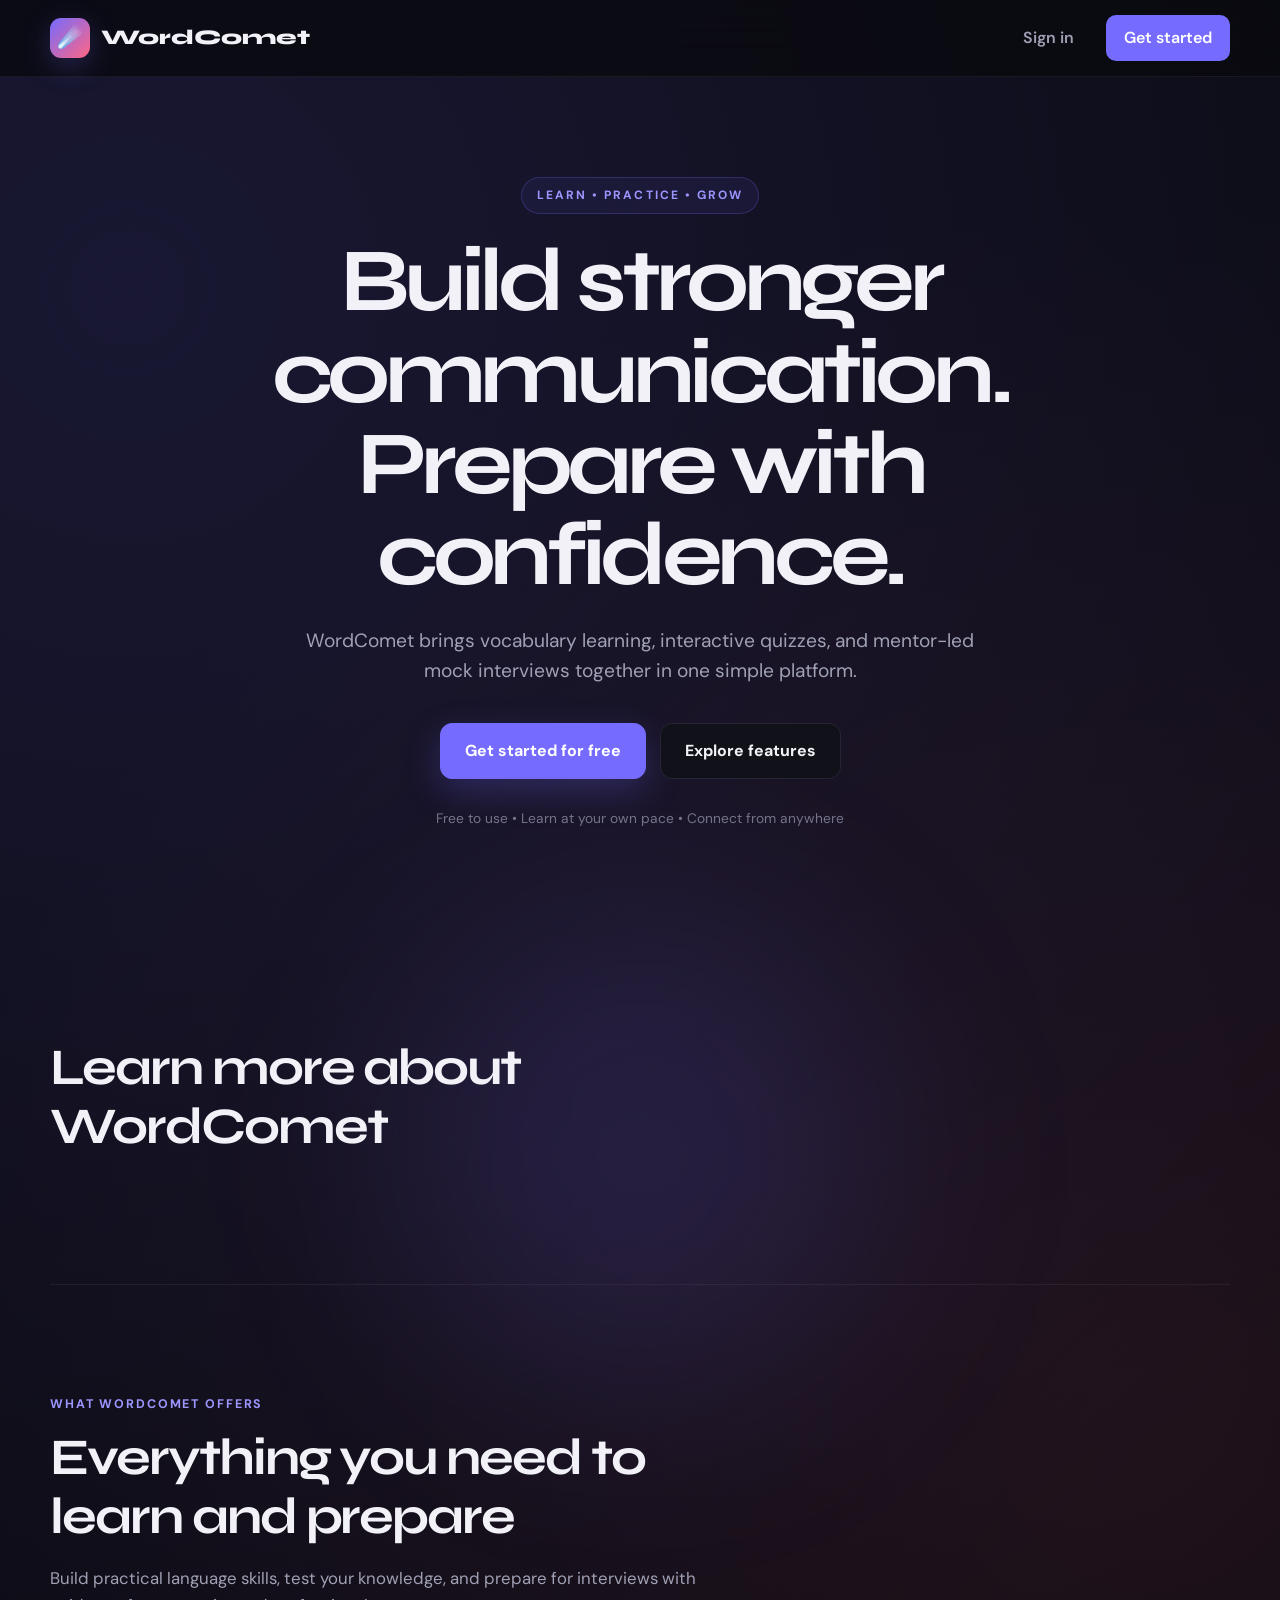
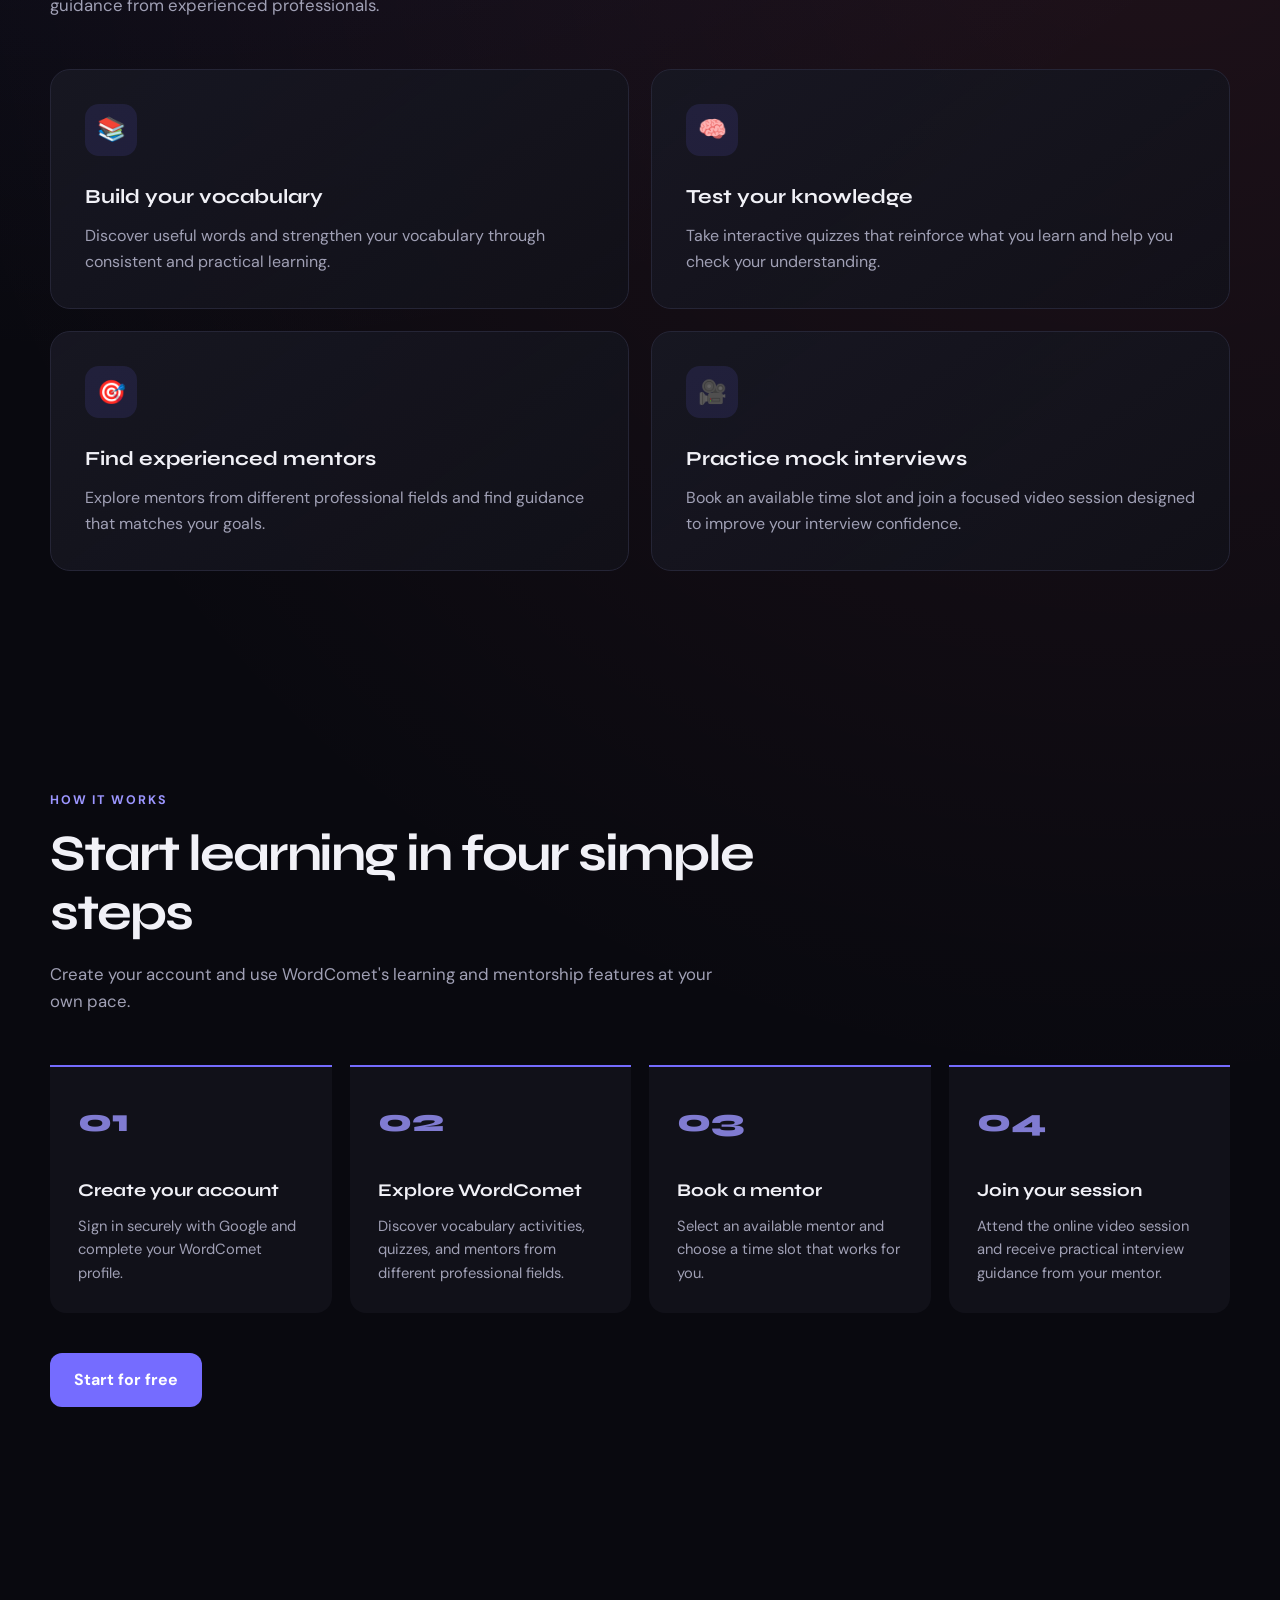
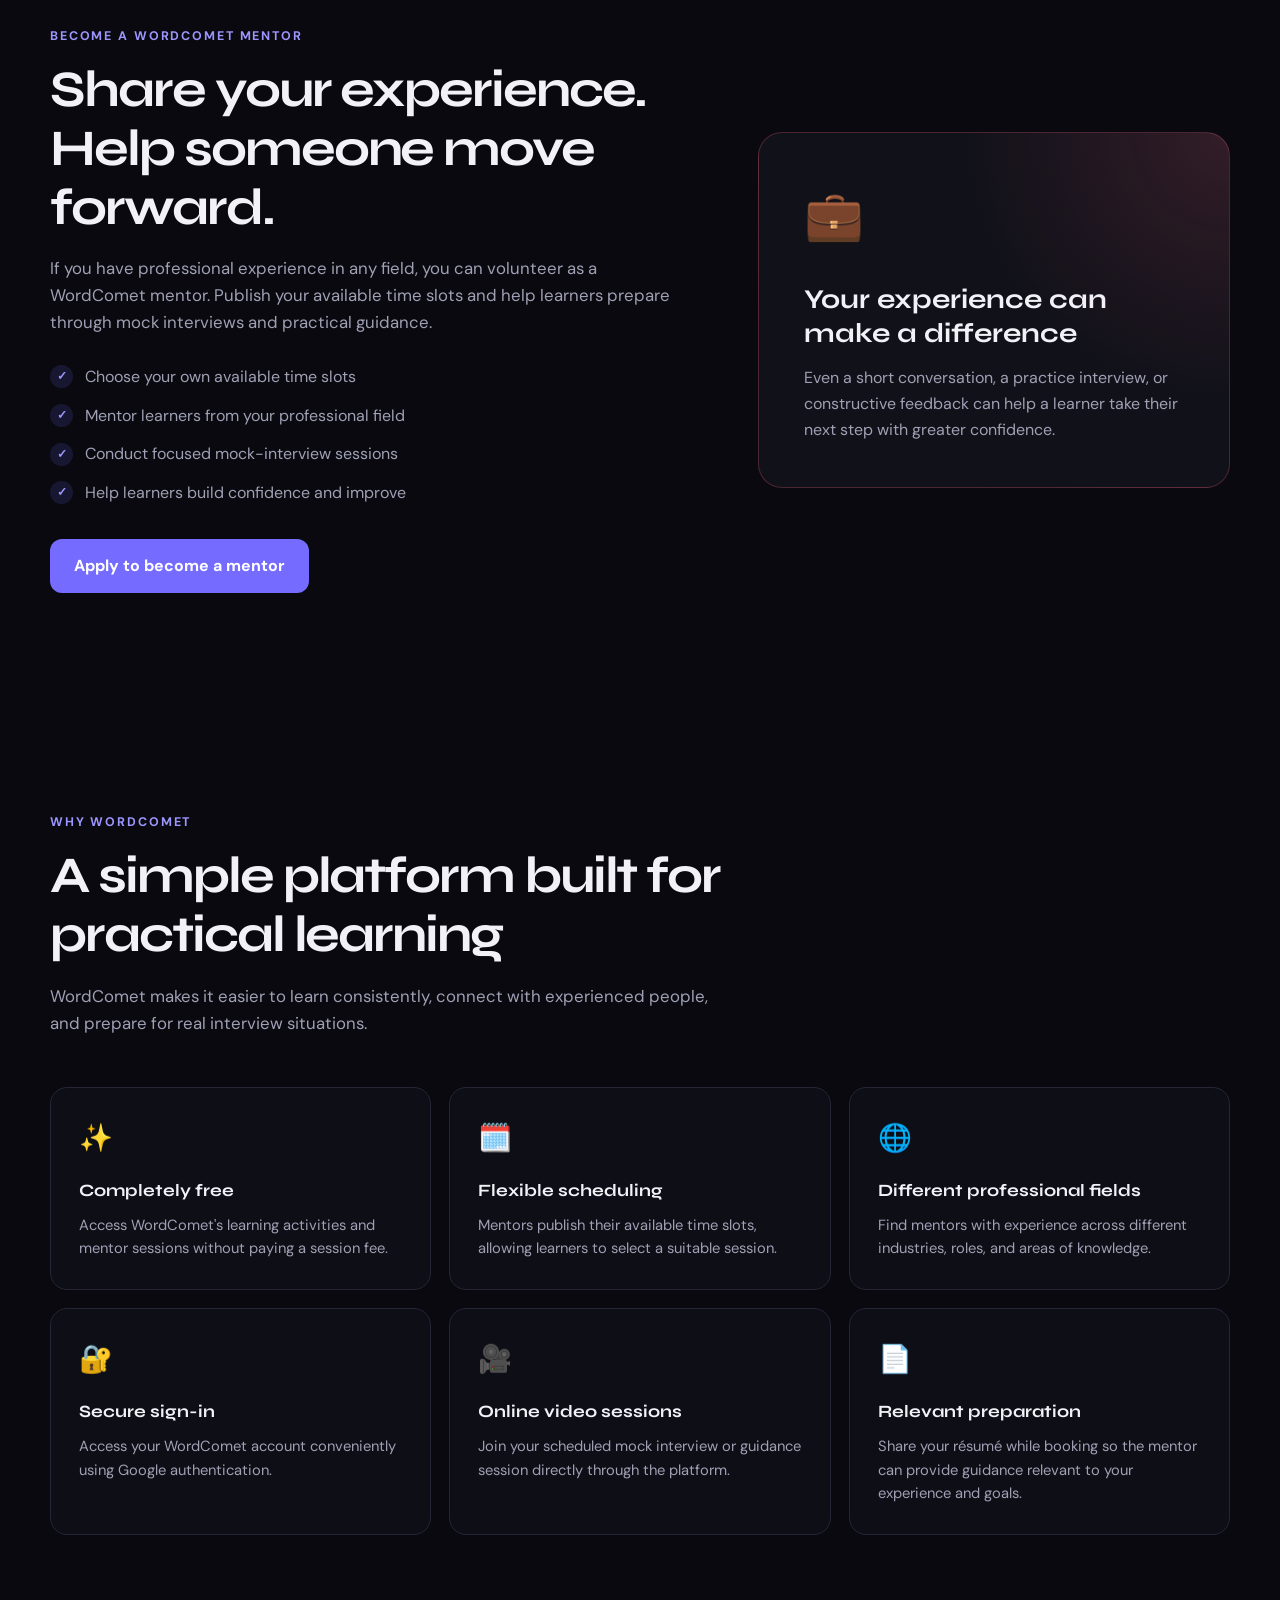
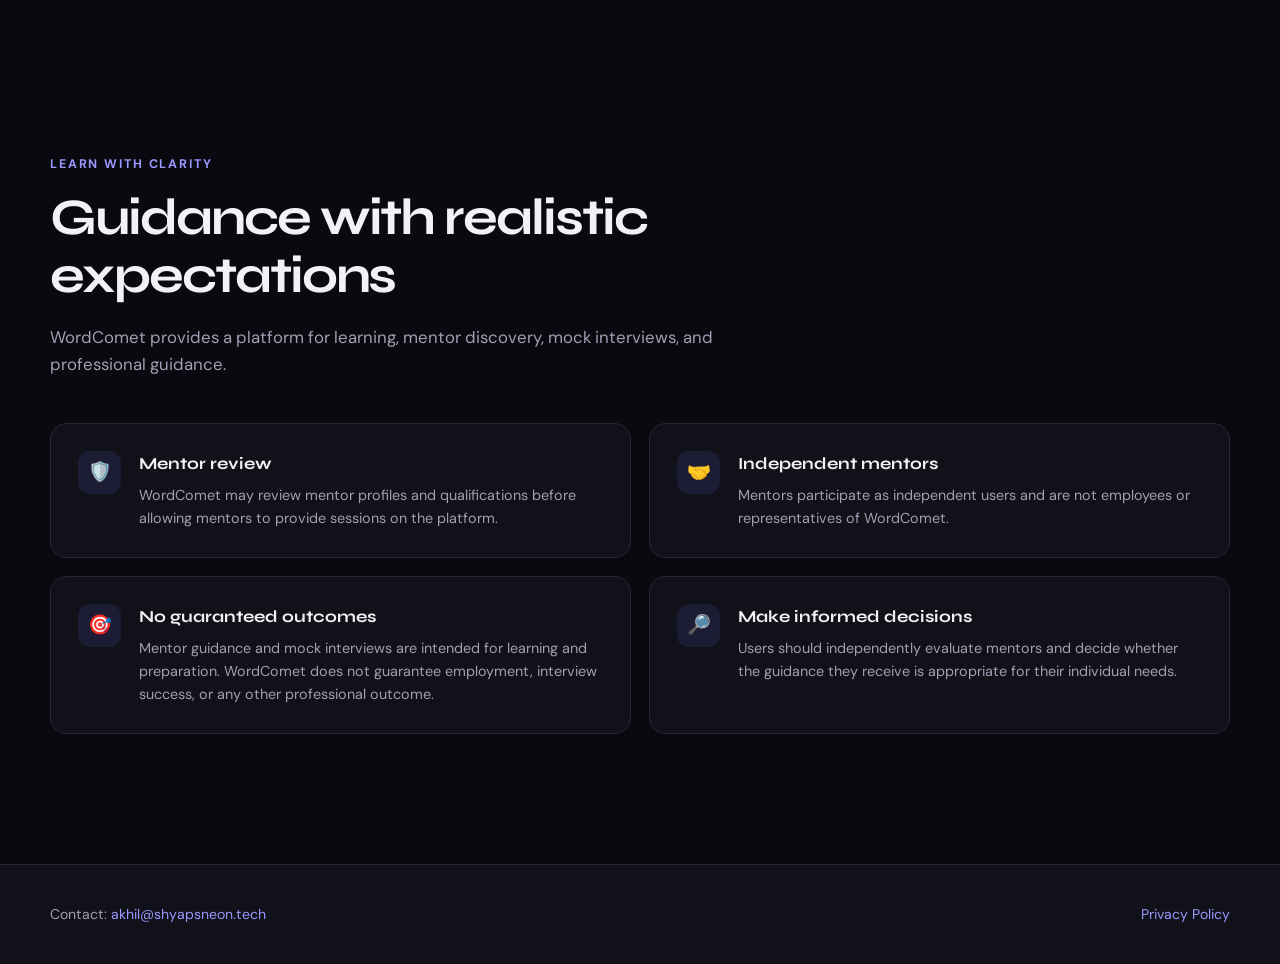
==== static/index.html @ beb42a32 "gesfd" ====
<!DOCTYPE html>
<html lang="en">
<head>
  <meta charset="UTF-8">
  <meta name="viewport" content="width=device-width, initial-scale=1.0">

  <link rel="preconnect" href="https://fonts.googleapis.com">
  <link rel="preconnect" href="https://fonts.gstatic.com" crossorigin>

  <link
    href="https://fonts.googleapis.com/css2?family=DM+Sans:wght@400;500;600;700&family=Syne:wght@600;700;800&display=swap"
    rel="stylesheet"
  >

  <link rel="stylesheet" href="css/landing.css">

  <title>WordComet — Learn, Practice and Grow</title>
  <meta
    name="description"
    content="Improve your vocabulary, take quizzes, and prepare for interviews with experienced mentors on WordComet."
  >
</head>

<body>

  <!-- Top navigation -->
  <header>
    <nav>
      <a href="index.html">
        <span>☄️</span>
        <span>WordComet</span>
      </a>

      <div>
        <a href="login.html">Sign in</a>
        <a href="login.html">Get started</a>
      </div>
    </nav>
  </header>

  <!-- Hero section -->
  <main>
    <section id="hero">
      <p>LEARN • PRACTICE • GROW</p>

      <h1>
        Build stronger communication.<br>
        Prepare with confidence.
      </h1>

      <p>
        WordComet brings vocabulary learning, interactive quizzes,
        and mentor-led mock interviews together in one simple platform.
      </p>

      <div>
        <a href="login.html">Get started for free</a>
        <a href="#features">Explore features</a>
      </div>

      <p>
        Free to use • Learn at your own pace • Connect from anywhere
      </p>
    </section>

    <!-- We will add the next section here later -->
    <section id="learn-more">
      <h2>Learn more about WordComet</h2>
    </section>

        <!-- WordComet features section -->
    <section id="features">

      <div>
        <p>WHAT WORDCOMET OFFERS</p>

        <h2>Everything you need to learn and prepare</h2>

        <p>
          Build practical language skills, test your knowledge, and prepare
          for interviews with guidance from experienced professionals.
        </p>
      </div>

      <div>

        <article>
          <div>📚</div>
          <h3>Build your vocabulary</h3>
          <p>
            Discover useful words and strengthen your vocabulary through
            consistent and practical learning.
          </p>
        </article>

        <article>
          <div>🧠</div>
          <h3>Test your knowledge</h3>
          <p>
            Take interactive quizzes that reinforce what you learn and help
            you check your understanding.
          </p>
        </article>

        <article>
          <div>🎯</div>
          <h3>Find experienced mentors</h3>
          <p>
            Explore mentors from different professional fields and find
            guidance that matches your goals.
          </p>
        </article>

        <article>
          <div>🎥</div>
          <h3>Practice mock interviews</h3>
          <p>
            Book an available time slot and join a focused video session
            designed to improve your interview confidence.
          </p>
        </article>

      </div>

    </section>

    <!-- How WordComet works -->
    <section id="how-it-works">

      <div>
        <p>HOW IT WORKS</p>

        <h2>Start learning in four simple steps</h2>

        <p>
          Create your account and use WordComet's learning and mentorship
          features at your own pace.
        </p>
      </div>

      <div>

        <article>
          <span>01</span>
          <h3>Create your account</h3>
          <p>
            Sign in securely with Google and complete your WordComet profile.
          </p>
        </article>

        <article>
          <span>02</span>
          <h3>Explore WordComet</h3>
          <p>
            Discover vocabulary activities, quizzes, and mentors from
            different professional fields.
          </p>
        </article>

        <article>
          <span>03</span>
          <h3>Book a mentor</h3>
          <p>
            Select an available mentor and choose a time slot that works
            for you.
          </p>
        </article>

        <article>
          <span>04</span>
          <h3>Join your session</h3>
          <p>
            Attend the online video session and receive practical interview
            guidance from your mentor.
          </p>
        </article>

      </div>

      <div>
        <a href="login.html">Start for free</a>
      </div>

    </section>

    <!-- Become a mentor section -->
    <section id="become-a-mentor">

      <div>
        <p>BECOME A WORDCOMET MENTOR</p>

        <h2>Share your experience. Help someone move forward.</h2>

        <p>
          If you have professional experience in any field, you can volunteer
          as a WordComet mentor. Publish your available time slots and help
          learners prepare through mock interviews and practical guidance.
        </p>

        <ul>
          <li>Choose your own available time slots</li>
          <li>Mentor learners from your professional field</li>
          <li>Conduct focused mock-interview sessions</li>
          <li>Help learners build confidence and improve</li>
        </ul>

        <a
          href="mailto:akhil@shyapsneon.tech?subject=WordComet%20Mentor%20Application"
        >
          Apply to become a mentor
        </a>
      </div>

      <div>
        <article>
          <span>💼</span>

          <h3>Your experience can make a difference</h3>

          <p>
            Even a short conversation, a practice interview, or constructive
            feedback can help a learner take their next step with greater
            confidence.
          </p>
        </article>
      </div>

    </section>

    <!-- Why choose WordComet -->
    <section id="why-wordcomet">

      <div>
        <p>WHY WORDCOMET</p>

        <h2>A simple platform built for practical learning</h2>

        <p>
          WordComet makes it easier to learn consistently, connect with
          experienced people, and prepare for real interview situations.
        </p>
      </div>

      <div>

        <article>
          <span>✨</span>
          <h3>Completely free</h3>
          <p>
            Access WordComet's learning activities and mentor sessions
            without paying a session fee.
          </p>
        </article>

        <article>
          <span>🗓️</span>
          <h3>Flexible scheduling</h3>
          <p>
            Mentors publish their available time slots, allowing learners
            to select a suitable session.
          </p>
        </article>

        <article>
          <span>🌐</span>
          <h3>Different professional fields</h3>
          <p>
            Find mentors with experience across different industries,
            roles, and areas of knowledge.
          </p>
        </article>

        <article>
          <span>🔐</span>
          <h3>Secure sign-in</h3>
          <p>
            Access your WordComet account conveniently using Google
            authentication.
          </p>
        </article>

        <article>
          <span>🎥</span>
          <h3>Online video sessions</h3>
          <p>
            Join your scheduled mock interview or guidance session directly
            through the platform.
          </p>
        </article>

        <article>
          <span>📄</span>
          <h3>Relevant preparation</h3>
          <p>
            Share your résumé while booking so the mentor can provide
            guidance relevant to your experience and goals.
          </p>
        </article>

      </div>

    </section>

    <!-- Safety and expectations -->
    <section id="safety">

      <div>
        <p>LEARN WITH CLARITY</p>

        <h2>Guidance with realistic expectations</h2>

        <p>
          WordComet provides a platform for learning, mentor discovery,
          mock interviews, and professional guidance.
        </p>
      </div>

      <div>

        <article>
          <span>🛡️</span>
          <div>
            <h3>Mentor review</h3>
            <p>
              WordComet may review mentor profiles and qualifications before
              allowing mentors to provide sessions on the platform.
            </p>
          </div>
        </article>

        <article>
          <span>🤝</span>
          <div>
            <h3>Independent mentors</h3>
            <p>
              Mentors participate as independent users and are not employees
              or representatives of WordComet.
            </p>
          </div>
        </article>

        <article>
          <span>🎯</span>
          <div>
            <h3>No guaranteed outcomes</h3>
            <p>
              Mentor guidance and mock interviews are intended for learning
              and preparation. WordComet does not guarantee employment,
              interview success, or any other professional outcome.
            </p>
          </div>
        </article>

        <article>
          <span>🔎</span>
          <div>
            <h3>Make informed decisions</h3>
            <p>
              Users should independently evaluate mentors and decide whether
              the guidance they receive is appropriate for their individual
              needs.
            </p>
          </div>
        </article>

      </div>

    </section>
  </main>

  <footer>
    <p>
      Contact:
      <a href="mailto:akhil@shyapsneon.tech">
        akhil@shyapsneon.tech
      </a>
    </p>

    <a
      href="https://akhilkashyap777.github.io/wordcomet---privacy-policy-new/"
      target="_blank"
      rel="noopener noreferrer"
    >
      Privacy Policy
    </a>
  </footer>

</body>
</html>
---- static/css/landing.css ----
/* ======================================================
   WordComet landing page
====================================================== */

:root {
  --background: #09090f;
  --surface: #111119;
  --surface-light: #171722;
  --border: #252536;

  --primary: #756cff;
  --primary-light: #9c96ff;
  --secondary: #ff6584;

  --text: #f1f1f7;
  --muted: #a0a0b5;
  --dark-muted: #74748a;

  --container: 1180px;
  --section-spacing: 110px;
}

*,
*::before,
*::after {
  box-sizing: border-box;
  margin: 0;
  padding: 0;
}

html {
  scroll-behavior: smooth;
}

body {
  min-height: 100vh;
  overflow-x: hidden;
  font-family: "DM Sans", sans-serif;
  background:
    radial-gradient(
      circle at 10% 5%,
      rgba(117, 108, 255, 0.15),
      transparent 30%
    ),
    radial-gradient(
      circle at 90% 25%,
      rgba(255, 101, 132, 0.09),
      transparent 28%
    ),
    var(--background);
  color: var(--text);
  line-height: 1.6;
}

a {
  color: inherit;
  text-decoration: none;
}

ul {
  list-style: none;
}

button,
a {
  -webkit-tap-highlight-color: transparent;
}

/* ======================================================
   Shared layout
====================================================== */

header,
main,
footer {
  position: relative;
  z-index: 1;
}

section {
  width: min(var(--container), calc(100% - 40px));
  margin-inline: auto;
  padding-block: var(--section-spacing);
}

section > div:first-child > p:first-child {
  margin-bottom: 14px;
  color: var(--primary-light);
  font-size: 0.78rem;
  font-weight: 700;
  letter-spacing: 0.15em;
}

section h2 {
  max-width: 720px;
  margin-bottom: 18px;
  font-family: "Syne", sans-serif;
  font-size: clamp(2rem, 4vw, 3.2rem);
  line-height: 1.15;
  letter-spacing: -0.04em;
}

section > div:first-child > h2 + p {
  max-width: 680px;
  color: var(--muted);
  font-size: 1.05rem;
}

/* ======================================================
   Navigation
====================================================== */

header {
  width: 100%;
  border-bottom: 1px solid rgba(255, 255, 255, 0.06);
  background: rgba(9, 9, 15, 0.78);
  backdrop-filter: blur(18px);
  position: sticky;
  top: 0;
  z-index: 100;
}

nav {
  width: min(var(--container), calc(100% - 40px));
  height: 76px;
  margin-inline: auto;
  display: flex;
  align-items: center;
  justify-content: space-between;
}

nav > a:first-child {
  display: inline-flex;
  align-items: center;
  gap: 11px;
  font-family: "Syne", sans-serif;
  font-size: 1.3rem;
  font-weight: 800;
}

nav > a:first-child span:first-child {
  width: 40px;
  height: 40px;
  display: grid;
  place-items: center;
  border-radius: 11px;
  background: linear-gradient(
    135deg,
    var(--primary),
    var(--secondary)
  );
  box-shadow: 0 8px 28px rgba(117, 108, 255, 0.25);
}

nav > div {
  display: flex;
  align-items: center;
  gap: 14px;
}

nav > div a {
  padding: 10px 18px;
  border-radius: 10px;
  color: var(--muted);
  font-weight: 600;
  transition:
    color 0.2s ease,
    background 0.2s ease,
    transform 0.2s ease;
}

nav > div a:hover {
  color: var(--text);
}

nav > div a:last-child {
  background: var(--primary);
  color: #ffffff;
}

nav > div a:last-child:hover {
  background: #665de8;
  transform: translateY(-1px);
}

/* ======================================================
   Hero section
====================================================== */

#hero {
  min-height: calc(100vh - 76px);
  padding-block: 100px;
  display: flex;
  flex-direction: column;
  align-items: center;
  justify-content: center;
  text-align: center;
}

#hero::before {
  content: "";
  width: 480px;
  height: 480px;
  position: absolute;
  top: 15%;
  left: 50%;
  z-index: -1;
  border-radius: 50%;
  background: rgba(117, 108, 255, 0.13);
  filter: blur(100px);
  transform: translateX(-50%);
}

#hero > p:first-child {
  margin-bottom: 22px;
  padding: 8px 15px;
  border: 1px solid rgba(117, 108, 255, 0.25);
  border-radius: 999px;
  background: rgba(117, 108, 255, 0.08);
  color: var(--primary-light);
  font-size: 0.75rem;
  font-weight: 700;
  letter-spacing: 0.17em;
}

#hero h1 {
  max-width: 950px;
  margin-bottom: 24px;
  font-family: "Syne", sans-serif;
  font-size: clamp(2.8rem, 7vw, 5.7rem);
  line-height: 1.02;
  letter-spacing: -0.06em;
}

#hero h1::first-line {
  color: var(--text);
}

#hero h1 + p {
  max-width: 690px;
  margin-bottom: 36px;
  color: var(--muted);
  font-size: clamp(1rem, 2vw, 1.2rem);
}

#hero > div {
  display: flex;
  justify-content: center;
  gap: 14px;
  margin-bottom: 28px;
}

#hero > div a {
  min-width: 175px;
  padding: 14px 24px;
  border: 1px solid var(--border);
  border-radius: 12px;
  background: var(--surface);
  font-weight: 700;
  transition:
    transform 0.2s ease,
    border-color 0.2s ease,
    background 0.2s ease;
}

#hero > div a:first-child {
  border-color: var(--primary);
  background: var(--primary);
  color: white;
  box-shadow: 0 12px 34px rgba(117, 108, 255, 0.25);
}

#hero > div a:hover {
  border-color: var(--primary);
  transform: translateY(-2px);
}

#hero > div a:first-child:hover {
  background: #665de8;
}

#hero > p:last-child {
  color: var(--dark-muted);
  font-size: 0.86rem;
}

/* ======================================================
   Features section
====================================================== */

#features {
  border-top: 1px solid rgba(255, 255, 255, 0.06);
}

#features > div:first-child {
  margin-bottom: 50px;
}

#features > div:last-child {
  display: grid;
  grid-template-columns: repeat(2, 1fr);
  gap: 22px;
}

#features article {
  padding: 34px;
  border: 1px solid var(--border);
  border-radius: 20px;
  background: linear-gradient(
    145deg,
    rgba(23, 23, 34, 0.95),
    rgba(17, 17, 25, 0.82)
  );
  transition:
    border-color 0.25s ease,
    transform 0.25s ease;
}

#features article:hover {
  border-color: rgba(117, 108, 255, 0.5);
  transform: translateY(-4px);
}

#features article > div {
  width: 52px;
  height: 52px;
  margin-bottom: 25px;
  display: grid;
  place-items: center;
  border-radius: 14px;
  background: rgba(117, 108, 255, 0.12);
  font-size: 1.45rem;
}

#features article h3 {
  margin-bottom: 10px;
  font-family: "Syne", sans-serif;
  font-size: 1.25rem;
}

#features article p {
  color: var(--muted);
}

/* ======================================================
   How it works
====================================================== */

#how-it-works > div:first-child {
  margin-bottom: 50px;
}

#how-it-works > div:nth-child(2) {
  display: grid;
  grid-template-columns: repeat(4, 1fr);
  gap: 18px;
}

#how-it-works article {
  position: relative;
  padding: 28px;
  border-top: 2px solid var(--primary);
  border-radius: 0 0 16px 16px;
  background: var(--surface);
}

#how-it-works article span {
  display: block;
  margin-bottom: 30px;
  color: var(--primary-light);
  font-family: "Syne", sans-serif;
  font-size: 2rem;
  font-weight: 800;
  opacity: 0.8;
}

#how-it-works article h3 {
  margin-bottom: 10px;
  font-family: "Syne", sans-serif;
  font-size: 1.12rem;
}

#how-it-works article p {
  color: var(--muted);
  font-size: 0.92rem;
}

#how-it-works > div:last-child {
  margin-top: 40px;
}

#how-it-works > div:last-child a {
  display: inline-block;
  padding: 14px 24px;
  border-radius: 12px;
  background: var(--primary);
  color: #ffffff;
  font-weight: 700;
  transition:
    background 0.2s ease,
    transform 0.2s ease;
}

#how-it-works > div:last-child a:hover {
  background: #665de8;
  transform: translateY(-2px);
}

/* ======================================================
   Become a mentor
====================================================== */

#become-a-mentor {
  display: grid;
  grid-template-columns: 1.15fr 0.85fr;
  align-items: center;
  gap: 70px;
}

#become-a-mentor > div:first-child > p:nth-of-type(2) {
  margin-bottom: 28px;
  color: var(--muted);
  font-size: 1.05rem;
}

#become-a-mentor ul {
  margin-bottom: 34px;
  display: grid;
  gap: 13px;
}

#become-a-mentor li {
  display: flex;
  align-items: center;
  gap: 12px;
  color: var(--muted);
}

#become-a-mentor li::before {
  content: "✓";
  width: 23px;
  height: 23px;
  flex: 0 0 23px;
  display: grid;
  place-items: center;
  border-radius: 50%;
  background: rgba(117, 108, 255, 0.15);
  color: var(--primary-light);
  font-size: 0.75rem;
  font-weight: 800;
}

#become-a-mentor > div:first-child > a {
  display: inline-block;
  padding: 14px 24px;
  border-radius: 12px;
  background: var(--primary);
  color: white;
  font-weight: 700;
  transition:
    transform 0.2s ease,
    background 0.2s ease;
}

#become-a-mentor > div:first-child > a:hover {
  background: #665de8;
  transform: translateY(-2px);
}

#become-a-mentor > div:last-child article {
  padding: 45px;
  border: 1px solid rgba(255, 101, 132, 0.24);
  border-radius: 24px;
  background:
    radial-gradient(
      circle at top right,
      rgba(255, 101, 132, 0.14),
      transparent 45%
    ),
    var(--surface);
}

#become-a-mentor article span {
  display: block;
  margin-bottom: 28px;
  font-size: 3rem;
}

#become-a-mentor article h3 {
  margin-bottom: 15px;
  font-family: "Syne", sans-serif;
  font-size: 1.7rem;
  line-height: 1.25;
}

#become-a-mentor article p {
  color: var(--muted);
}

/* ======================================================
   Why WordComet
====================================================== */

#why-wordcomet > div:first-child {
  margin-bottom: 50px;
}

#why-wordcomet > div:last-child {
  display: grid;
  grid-template-columns: repeat(3, 1fr);
  gap: 18px;
}

#why-wordcomet article {
  padding: 28px;
  border: 1px solid var(--border);
  border-radius: 17px;
  background: rgba(17, 17, 25, 0.72);
}

#why-wordcomet article span {
  display: inline-block;
  margin-bottom: 18px;
  font-size: 1.7rem;
}

#why-wordcomet article h3 {
  margin-bottom: 9px;
  font-family: "Syne", sans-serif;
  font-size: 1.08rem;
}

#why-wordcomet article p {
  color: var(--muted);
  font-size: 0.92rem;
}

/* ======================================================
   Safety and expectations
====================================================== */

#safety {
  padding-bottom: 130px;
}

#safety > div:first-child {
  margin-bottom: 45px;
}

#safety > div:last-child {
  display: grid;
  grid-template-columns: repeat(2, 1fr);
  gap: 18px;
}

#safety article {
  padding: 27px;
  display: flex;
  align-items: flex-start;
  gap: 18px;
  border: 1px solid var(--border);
  border-radius: 16px;
  background: var(--surface);
}

#safety article > span {
  width: 43px;
  height: 43px;
  flex: 0 0 43px;
  display: grid;
  place-items: center;
  border-radius: 12px;
  background: rgba(117, 108, 255, 0.12);
  font-size: 1.2rem;
}

#safety article h3 {
  margin-bottom: 6px;
  font-family: "Syne", sans-serif;
  font-size: 1.05rem;
}

#safety article p {
  color: var(--muted);
  font-size: 0.9rem;
}

/* ======================================================
   Footer
====================================================== */

footer {
  min-height: 100px;
  padding: 30px max(20px, calc((100% - var(--container)) / 2));
  border-top: 1px solid var(--border);
  display: flex;
  align-items: center;
  justify-content: space-between;
  gap: 20px;
  background: var(--surface);
  color: var(--muted);
  font-size: 0.88rem;
}

footer a {
  color: var(--primary-light);
}

footer a:hover {
  text-decoration: underline;
}

/* ======================================================
   Tablet
====================================================== */

@media (max-width: 900px) {
  :root {
    --section-spacing: 85px;
  }

  #how-it-works > div:nth-child(2) {
    grid-template-columns: repeat(2, 1fr);
  }

  #become-a-mentor {
    grid-template-columns: 1fr;
    gap: 45px;
  }

  #why-wordcomet > div:last-child {
    grid-template-columns: repeat(2, 1fr);
  }
}

/* ======================================================
   Mobile
====================================================== */

@media (max-width: 640px) {
  :root {
    --section-spacing: 70px;
  }

  section,
  nav {
    width: min(100% - 28px, var(--container));
  }

  nav {
    height: 68px;
  }

  nav > a:first-child {
    font-size: 1.1rem;
  }

  nav > a:first-child span:first-child {
    width: 36px;
    height: 36px;
  }

  nav > div {
    gap: 6px;
  }

  nav > div a {
    padding: 9px 11px;
    font-size: 0.82rem;
  }

  nav > div a:first-child {
    display: none;
  }

  #hero {
    min-height: calc(100vh - 68px);
    padding-block: 75px;
  }

  #hero h1 {
    font-size: clamp(2.5rem, 13vw, 4rem);
  }

  #hero h1 br {
    display: none;
  }

  #hero > div {
    width: 100%;
    flex-direction: column;
  }

  #hero > div a {
    width: 100%;
  }

  #features > div:last-child,
  #how-it-works > div:nth-child(2),
  #why-wordcomet > div:last-child,
  #safety > div:last-child {
    grid-template-columns: 1fr;
  }

  #features article,
  #become-a-mentor > div:last-child article {
    padding: 27px;
  }

  #safety article {
    padding: 22px;
  }

  footer {
    flex-direction: column;
    text-align: center;
  }
}
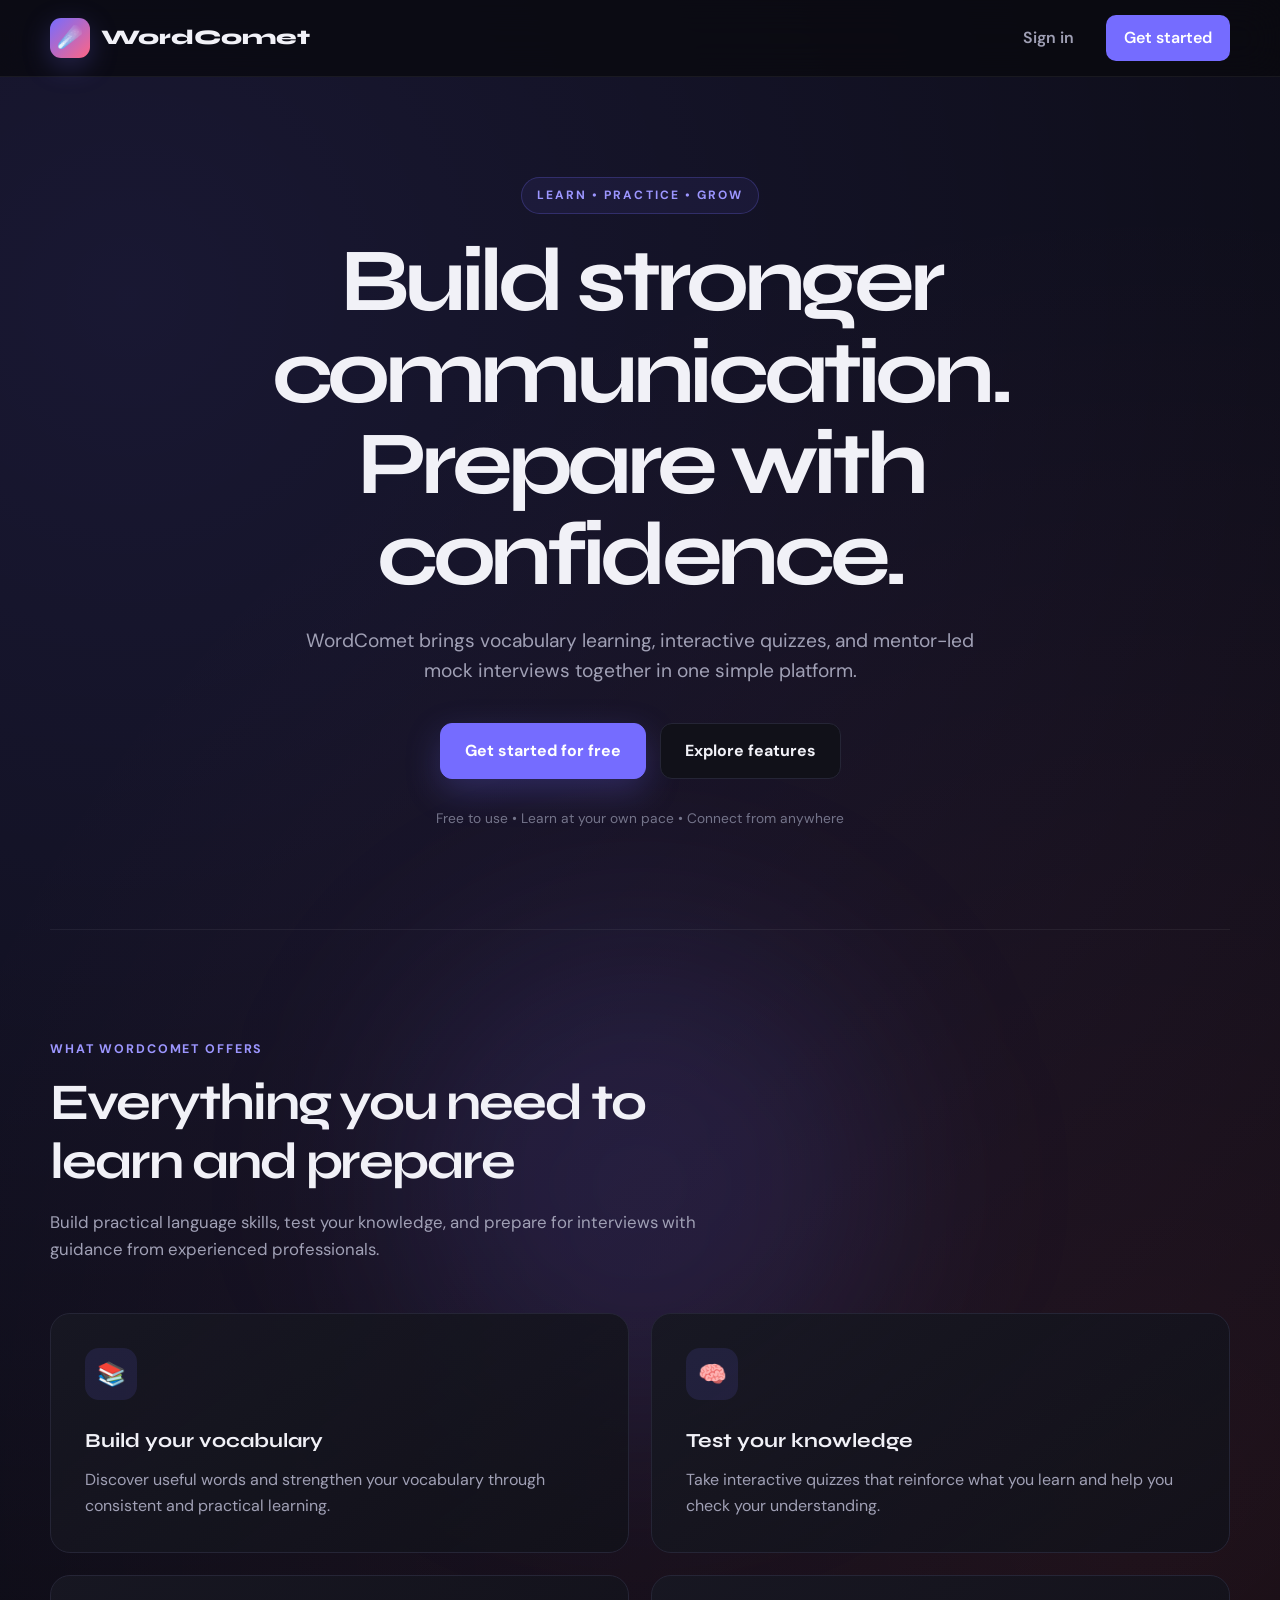
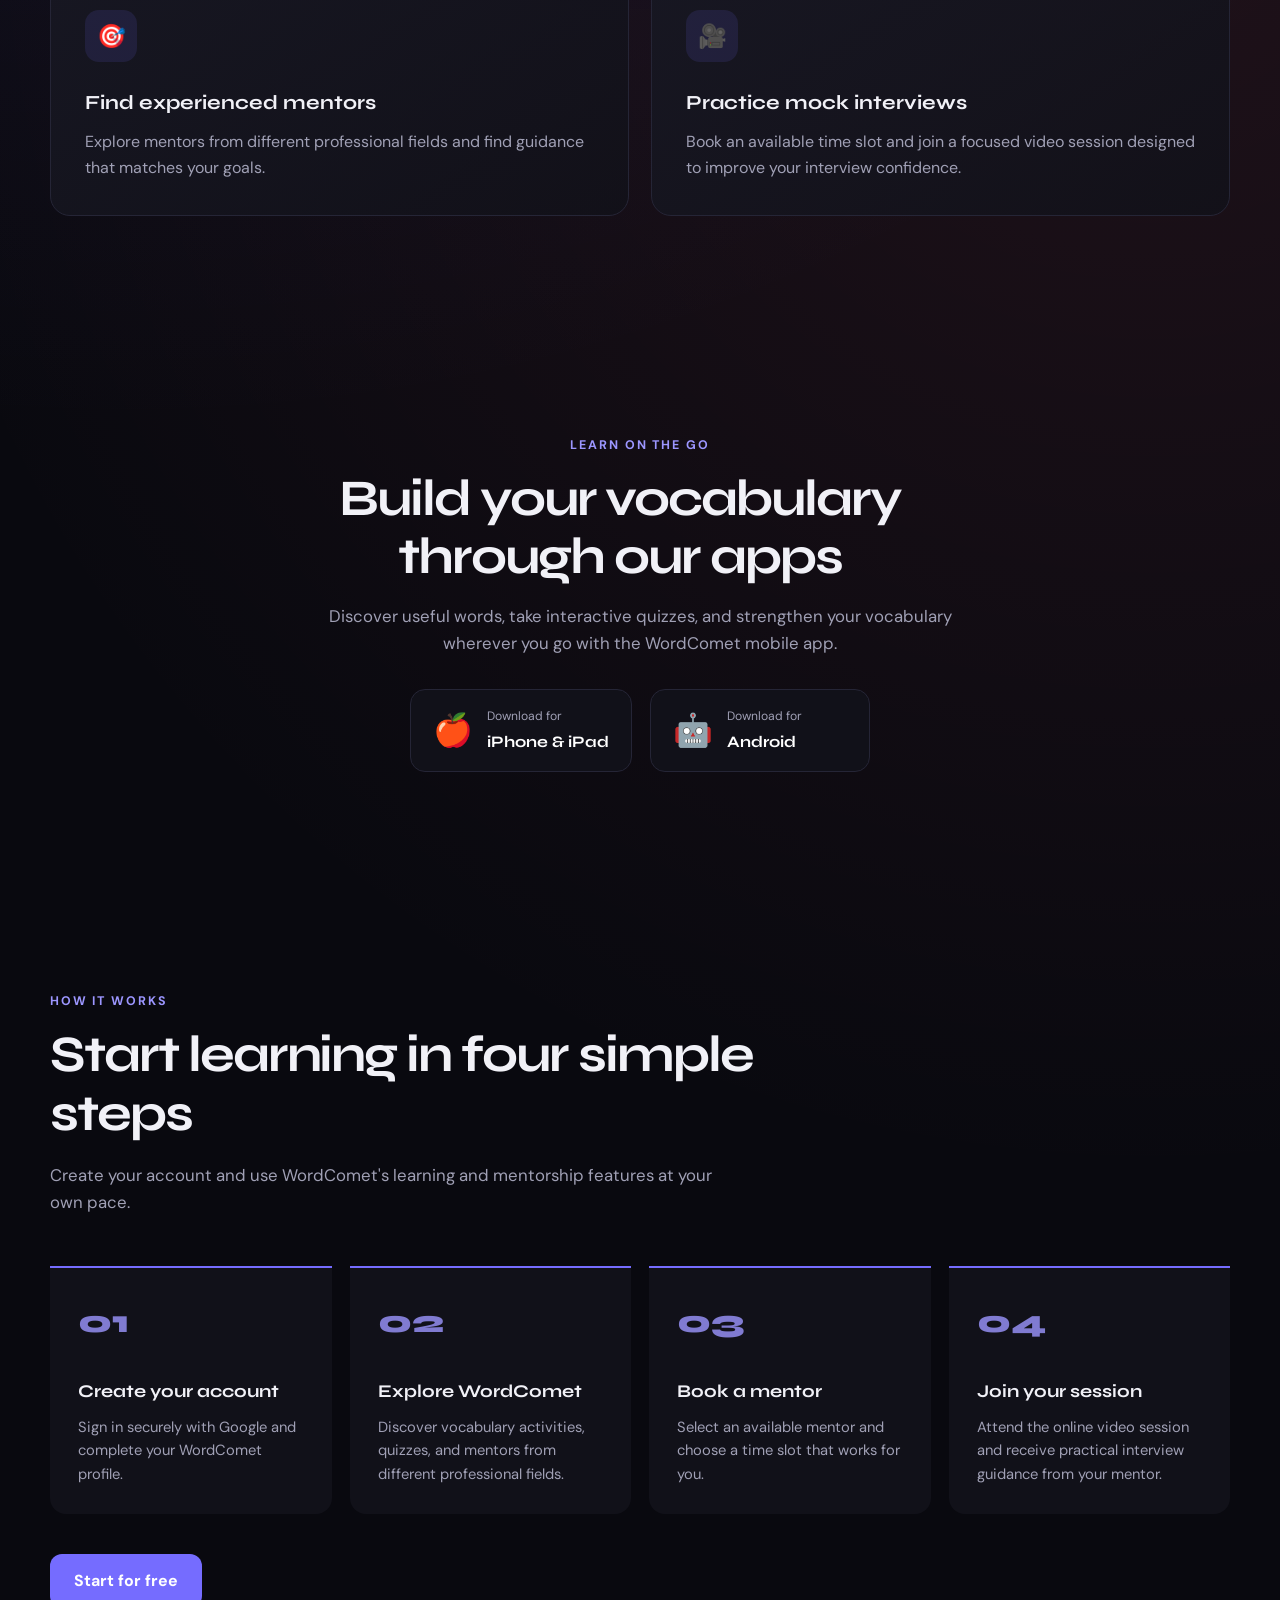
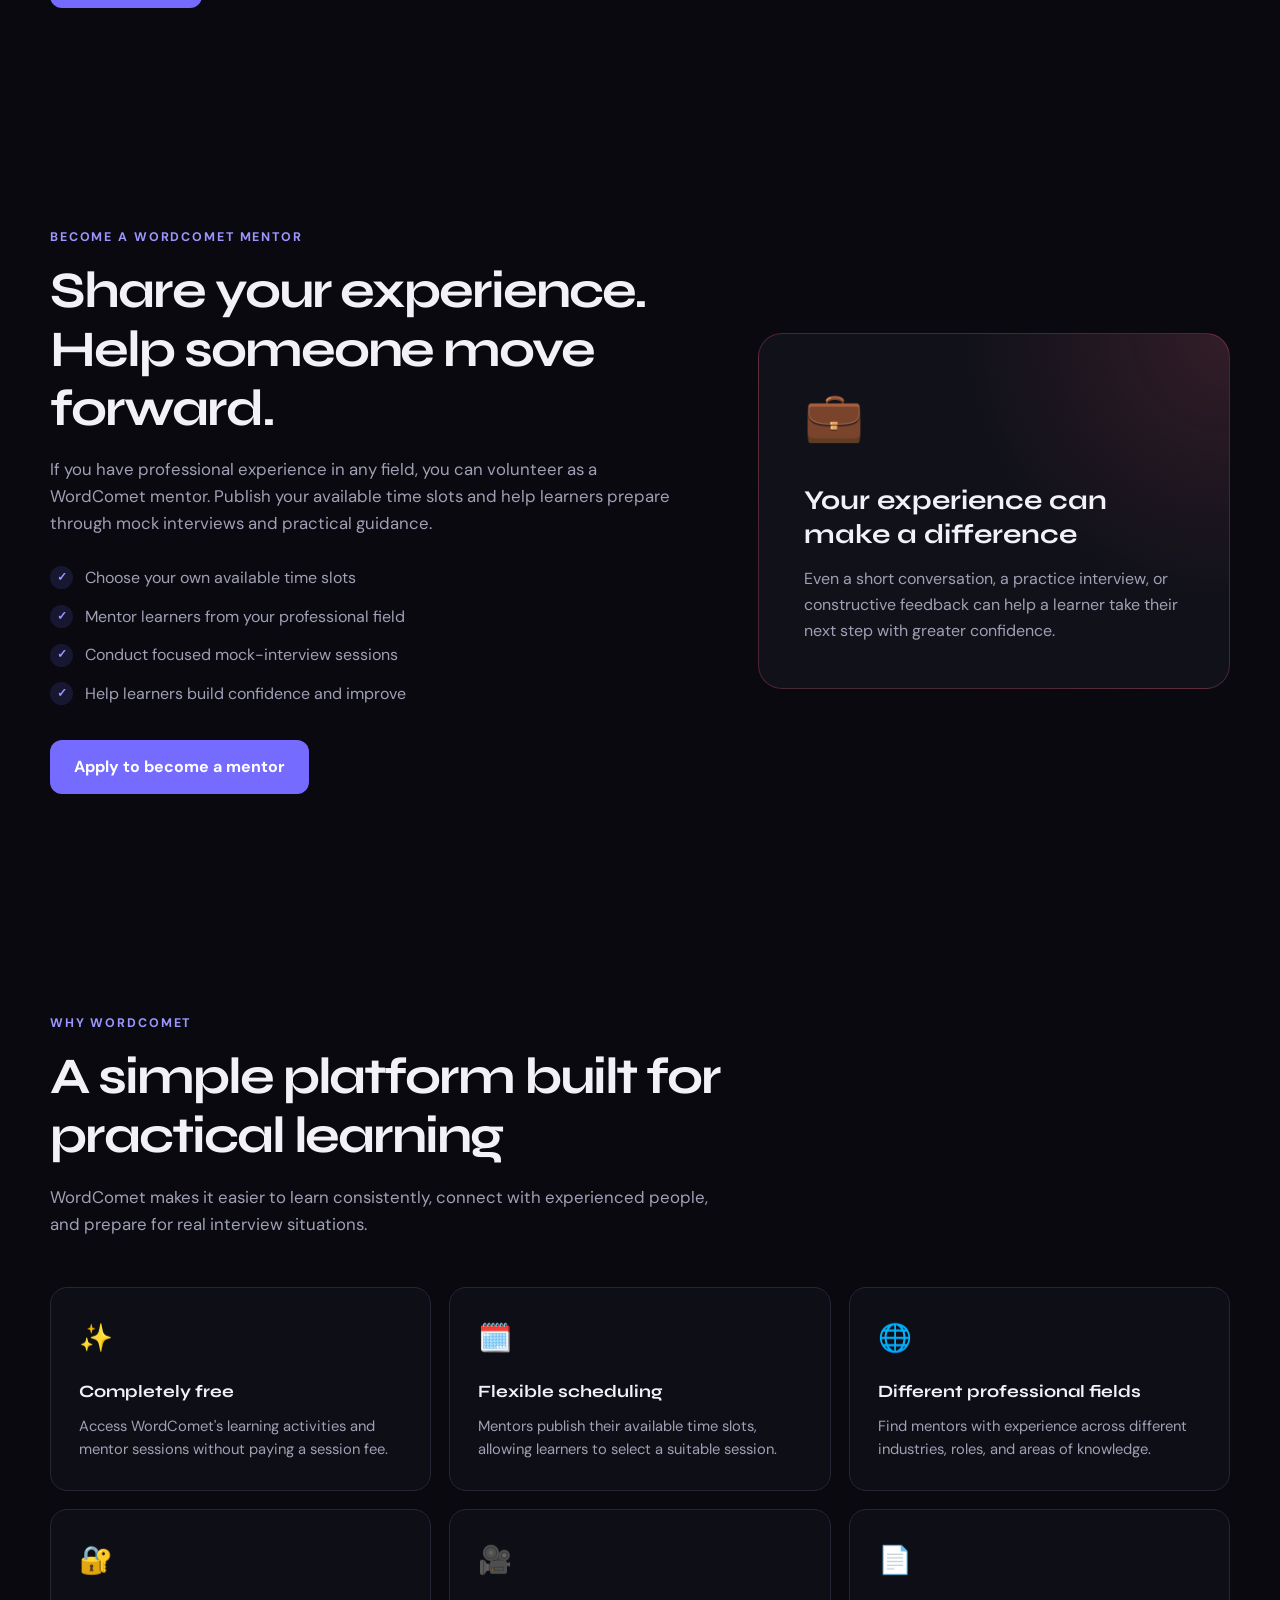
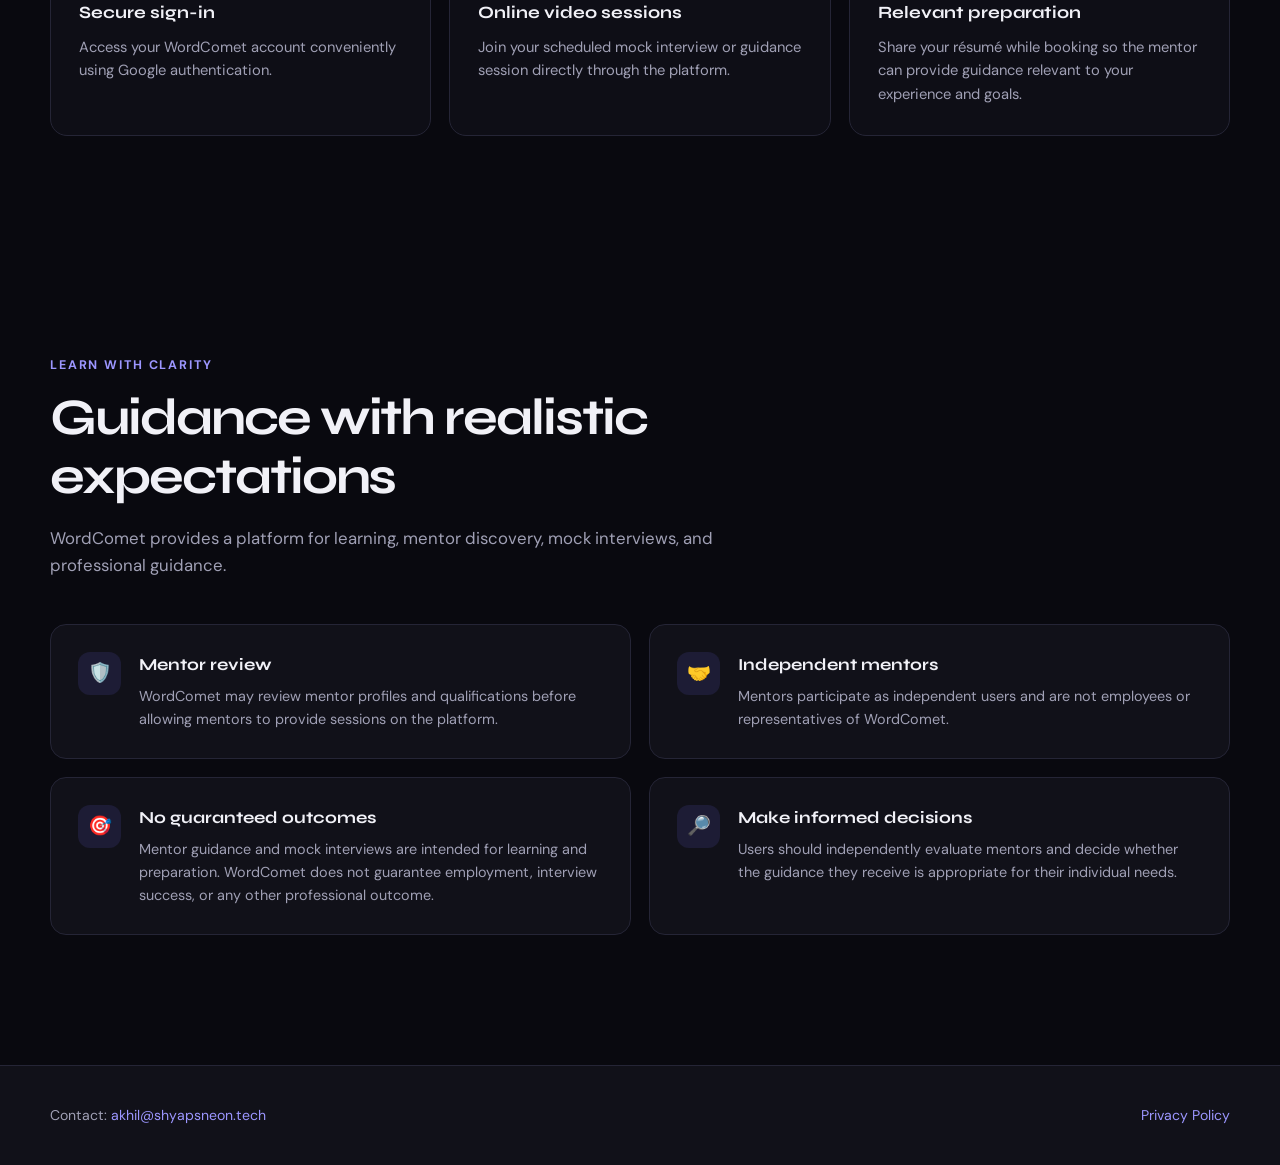
==== commit 6fcedccf: "brvfds" ====
--- a/static/index.html
+++ b/static/index.html
@@ -63,11 +63,6 @@
       </p>
     </section>
 
-    <!-- We will add the next section here later -->
-    <section id="learn-more">
-      <h2>Learn more about WordComet</h2>
-    </section>
-
         <!-- WordComet features section -->
     <section id="features">
 
@@ -120,6 +115,59 @@
           </p>
         </article>
 
+      </div>
+
+    </section>
+
+
+    <!-- WordComet mobile apps -->
+    <section id="mobile-apps">
+
+      <div>
+        <p>LEARN ON THE GO</p>
+
+        <h2>Build your vocabulary through our apps</h2>
+
+        <p>
+          Discover useful words, take interactive quizzes, and strengthen
+          your vocabulary wherever you go with the WordComet mobile app.
+        </p>
+
+        <div id="appStoreLinks">
+
+          <a
+            id="iosAppLink"
+            class="app-download-link"
+            href="https://apps.apple.com/us/app/wordcomet/id6761935723"
+            target="_blank"
+            rel="noopener noreferrer"
+            aria-label="Download WordComet for iPhone and iPad"
+          >
+            <span class="app-platform-icon">🍎</span>
+
+            <span>
+              <small>Download for</small>
+              <strong>iPhone &amp; iPad</strong>
+            </span>
+          </a>
+
+          <a
+            id="androidAppLink"
+            class="app-download-link"
+            href="https://play.google.com/store/apps/details?id=com.shyapsneon.wordcomet&pcampaignid=web_share"
+            target="_blank"
+            rel="noopener noreferrer"
+            aria-label="Download WordComet for Android"
+          >
+            <span class="app-platform-icon">🤖</span>
+
+            <span>
+              <small>Download for</small>
+              <strong>Android</strong>
+            </span>
+          </a>
+
+        </div>
       </div>
 
     </section>
--- a/static/css/landing.css
+++ b/static/css/landing.css
@@ -715,4 +715,77 @@
     flex-direction: column;
     text-align: center;
   }
+}
+
+/* ======================================================
+   Mobile apps
+====================================================== */
+
+#mobile-apps {
+  text-align: center;
+}
+
+#mobile-apps > div {
+  max-width: 760px;
+  margin-inline: auto;
+}
+
+#mobile-apps h2 {
+  margin-bottom: 16px;
+}
+
+#mobile-apps > div > p:last-of-type {
+  max-width: 650px;
+  margin: 0 auto;
+  color: var(--muted);
+}
+
+#appStoreLinks {
+  margin-top: 32px;
+  display: flex;
+  justify-content: center;
+  gap: 18px;
+}
+
+.app-download-link {
+  min-width: 220px;
+  padding: 15px 22px;
+  display: flex;
+  align-items: center;
+  gap: 14px;
+
+  border: 1px solid var(--border);
+  border-radius: 15px;
+  background: var(--surface);
+  color: white;
+  text-align: left;
+
+  transition:
+    transform 0.25s ease,
+    border-color 0.25s ease;
+}
+
+.app-download-link:hover {
+  border-color: var(--primary);
+  transform: translateY(-3px);
+}
+
+.app-platform-icon {
+  font-size: 2rem;
+}
+
+.app-download-link small,
+.app-download-link strong {
+  display: block;
+}
+
+.app-download-link small {
+  margin-bottom: 2px;
+  color: var(--muted);
+  font-size: 0.76rem;
+}
+
+.app-download-link strong {
+  font-family: "Syne", sans-serif;
+  font-size: 1rem;
 }
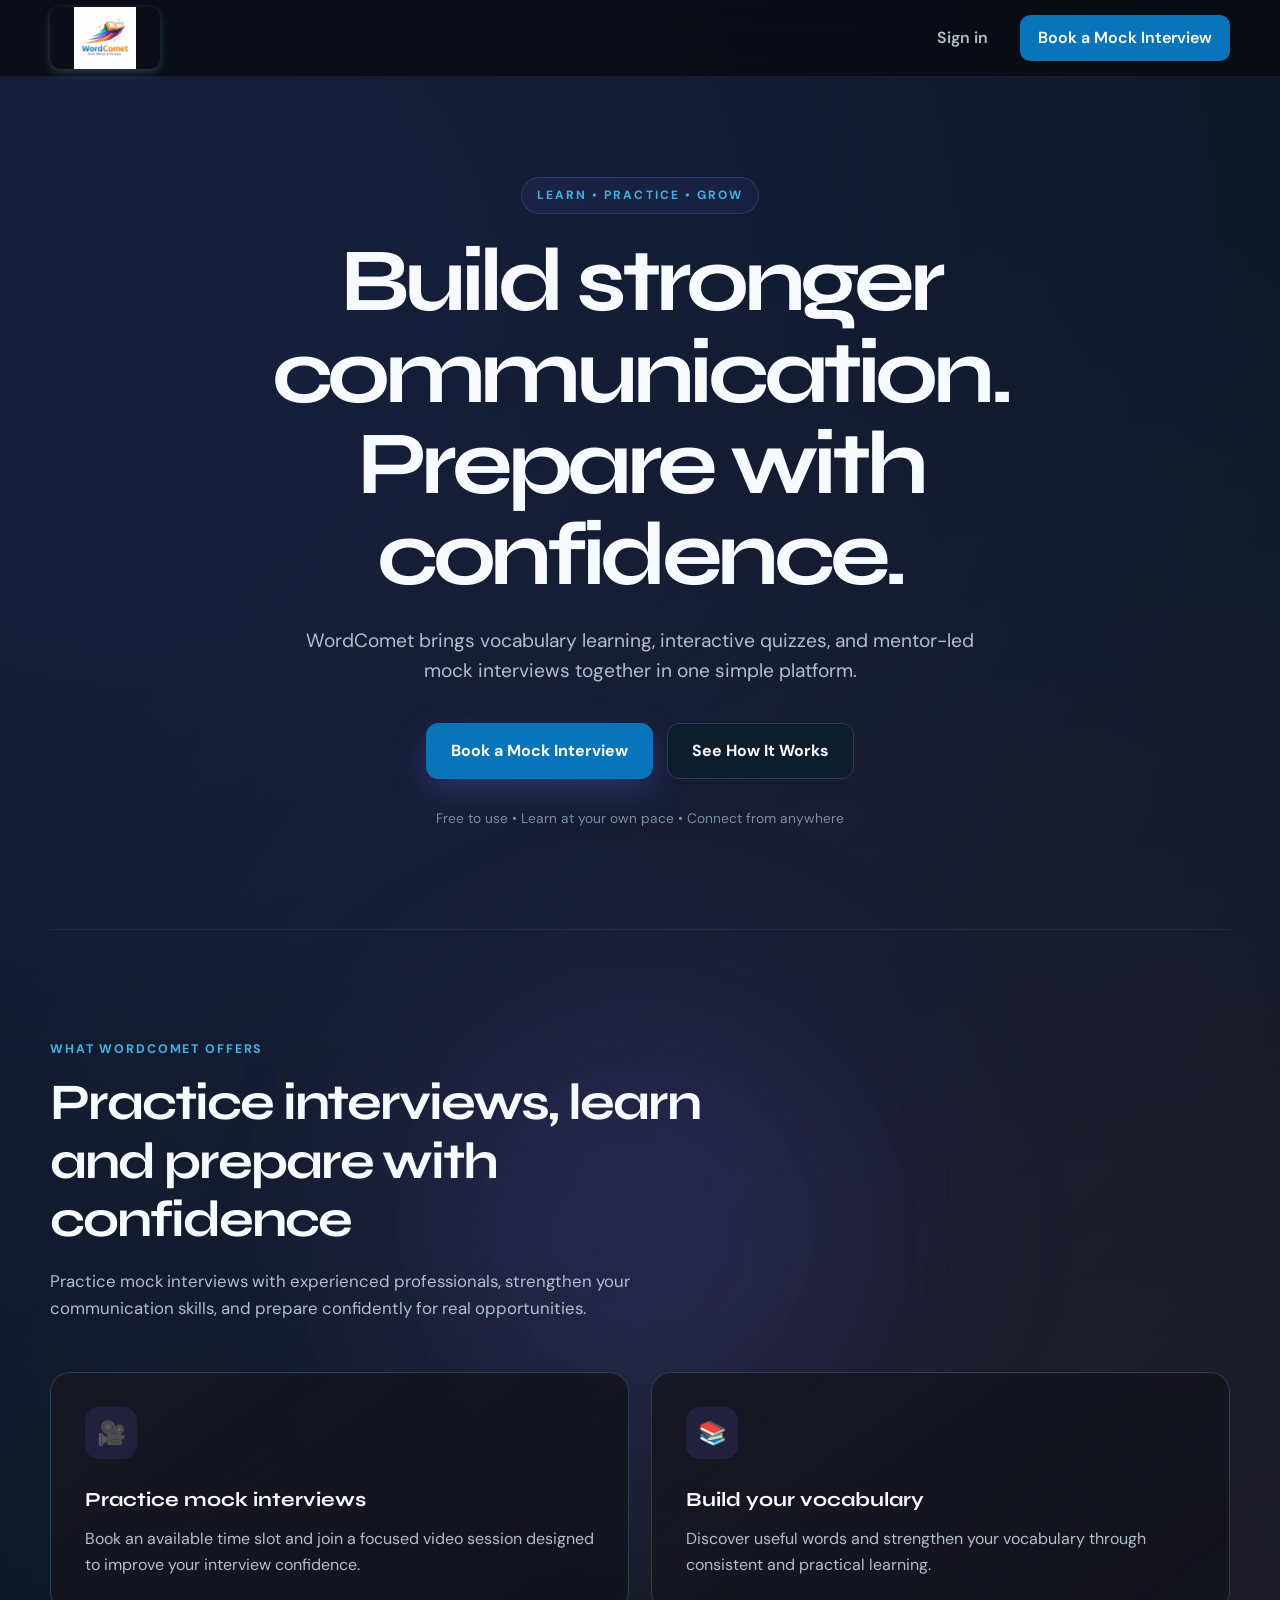
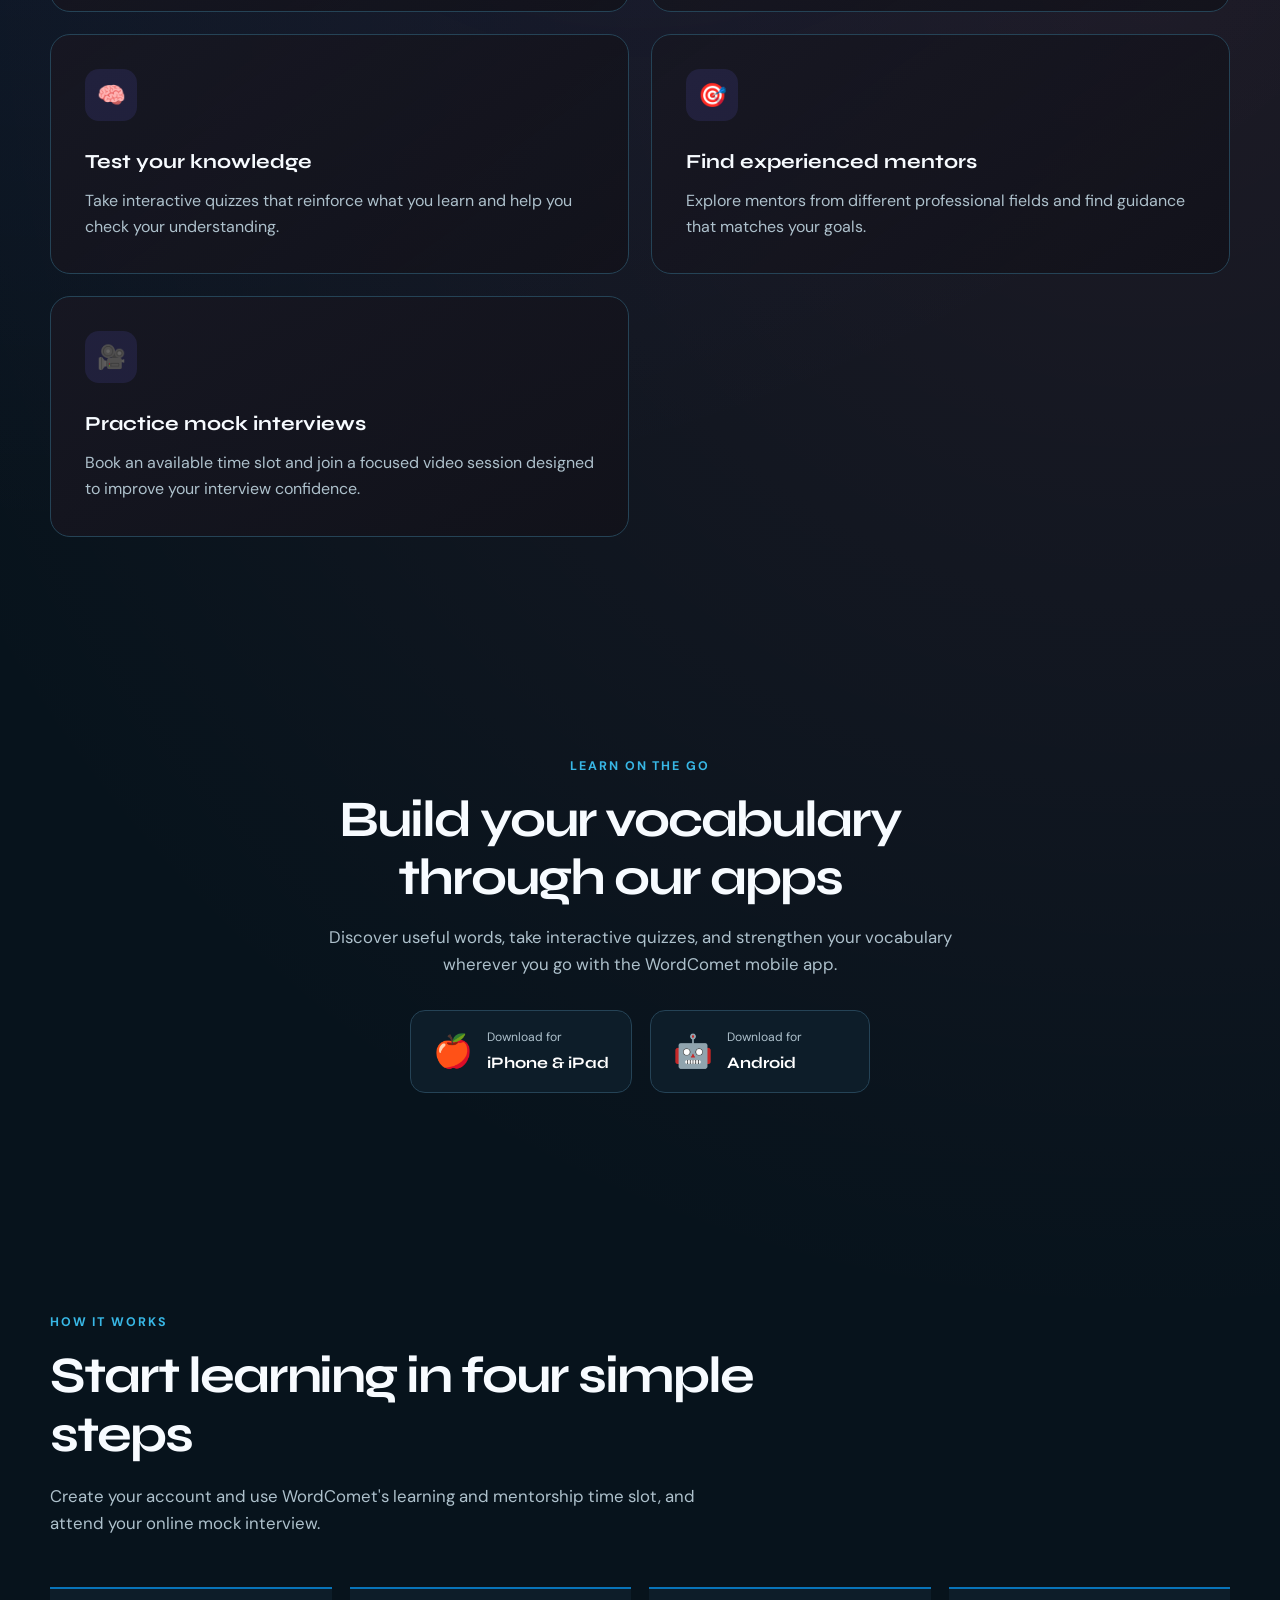
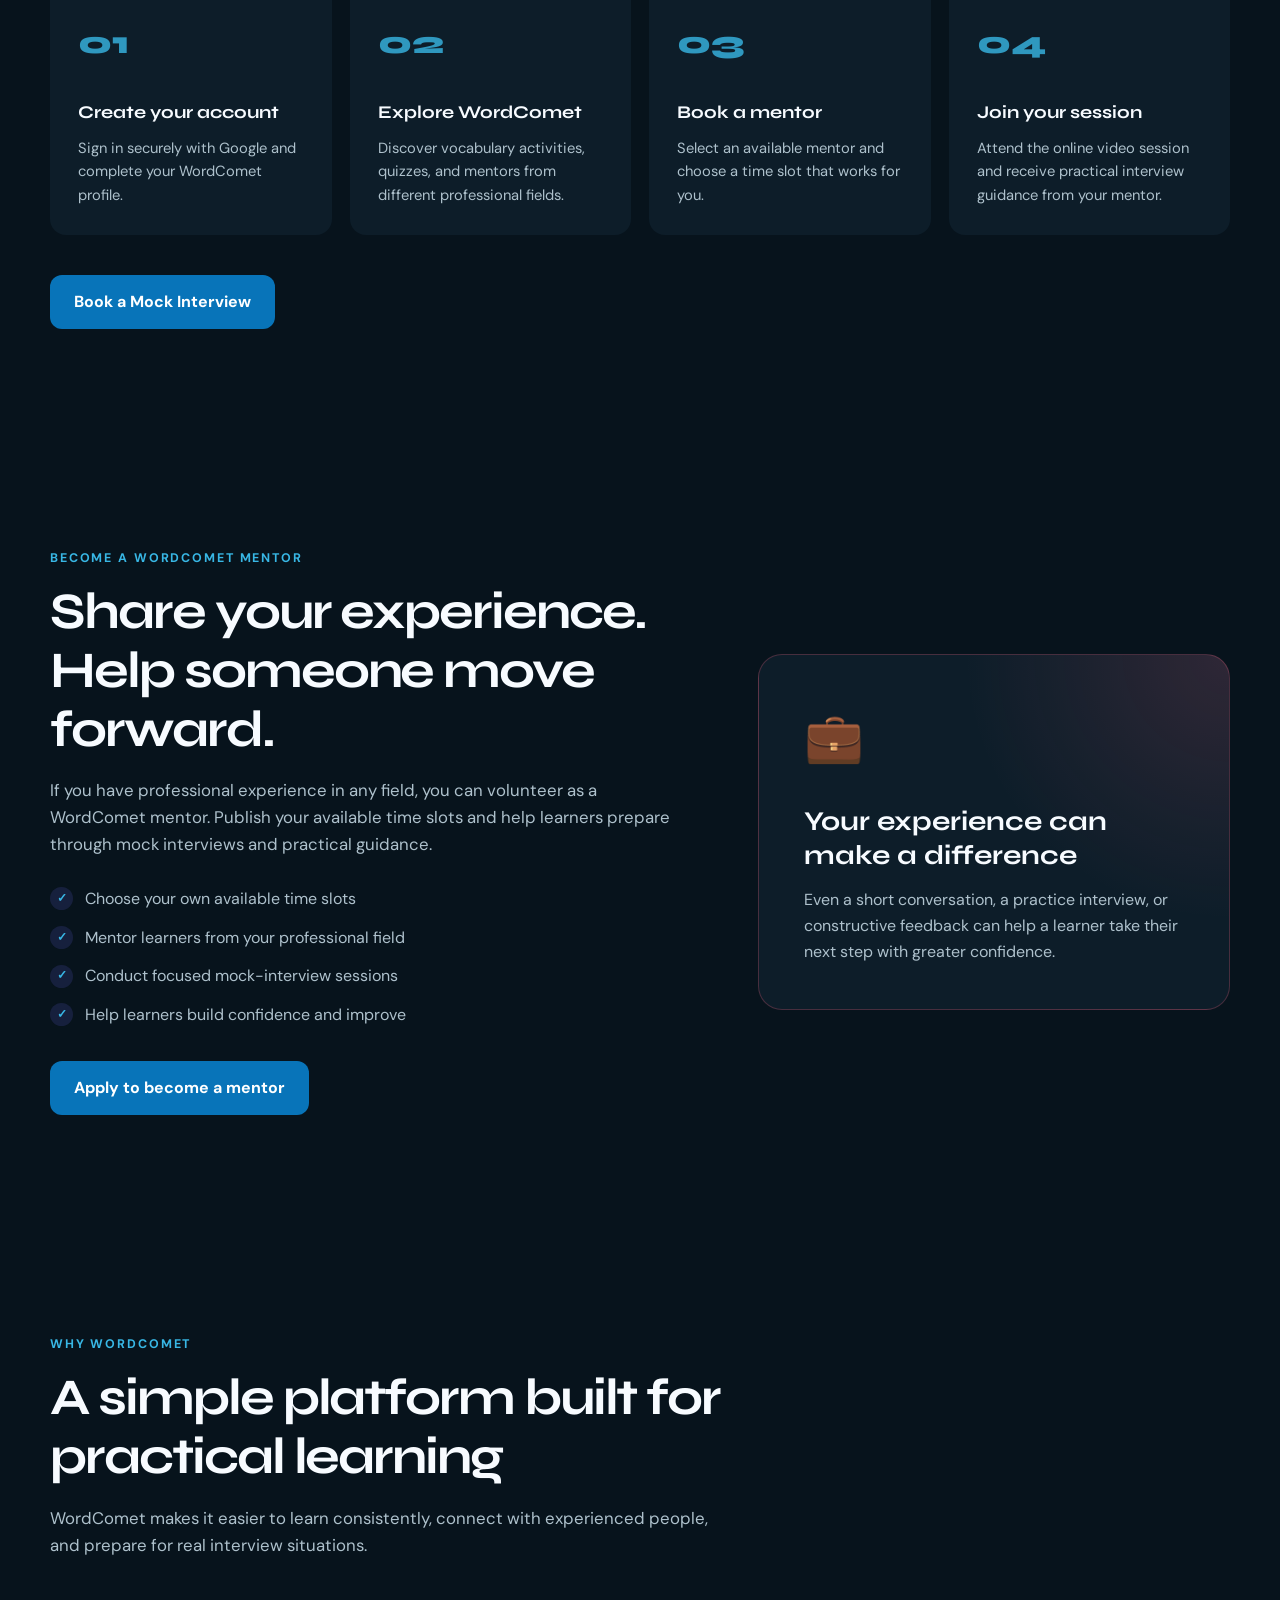
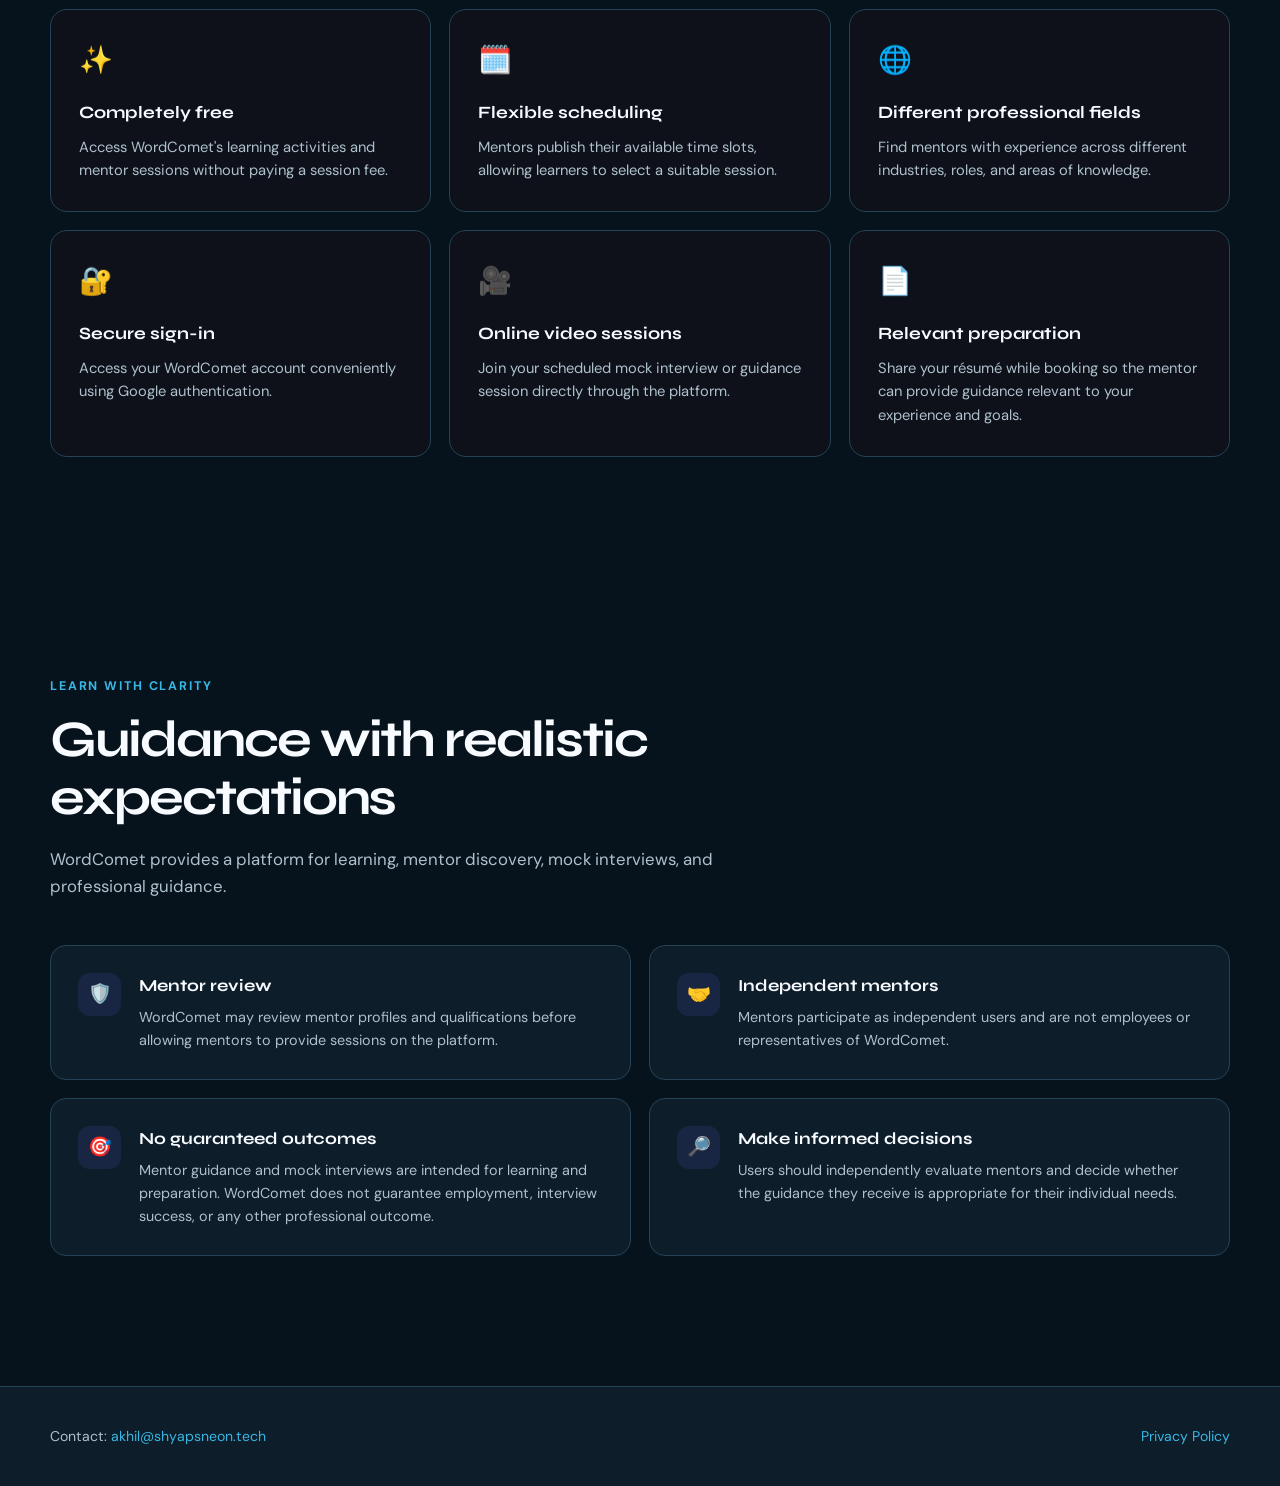
==== commit 80eb361b: "Make new users mentees by default" ====
--- a/static/index.html
+++ b/static/index.html
@@ -26,14 +26,17 @@
   <!-- Top navigation -->
   <header>
     <nav>
-      <a href="index.html">
-        <span>☄️</span>
-        <span>WordComet</span>
-      </a>
+      <a href="index.html" class="site-logo-link">
+        <img
+            src="word_images/wordcomet-logo-final.png"
+            alt="WordComet"
+            class="site-logo"
+        >
+    </a>
 
       <div>
         <a href="login.html">Sign in</a>
-        <a href="login.html">Get started</a>
+        <a href="login.html">Book a Mock Interview</a>
       </div>
     </nav>
   </header>
@@ -54,8 +57,8 @@
       </p>
 
       <div>
-        <a href="login.html">Get started for free</a>
-        <a href="#features">Explore features</a>
+        <a href="login.html">Book a Mock Interview</a>
+        <a href="#how-it-works">See How It Works</a>
       </div>
 
       <p>
@@ -69,17 +72,27 @@
       <div>
         <p>WHAT WORDCOMET OFFERS</p>
 
-        <h2>Everything you need to learn and prepare</h2>
-
-        <p>
-          Build practical language skills, test your knowledge, and prepare
-          for interviews with guidance from experienced professionals.
-        </p>
-      </div>
-
-      <div>
-
-        <article>
+        <h2>Practice interviews, learn and prepare with confidence</h2>
+
+        <p>
+          Practice mock interviews with experienced professionals, strengthen
+          your communication skills, and prepare confidently for real opportunities.
+        </p>
+      </div>
+
+      <div>
+
+        <article>
+          <div>🎥</div>
+          <h3>Practice mock interviews</h3>
+          <p>
+            Book an available time slot and join a focused video session
+            designed to improve your interview confidence.
+          </p>
+        </article>
+
+        <article>
+          
           <div>📚</div>
           <h3>Build your vocabulary</h3>
           <p>
@@ -182,7 +195,7 @@
 
         <p>
           Create your account and use WordComet's learning and mentorship
-          features at your own pace.
+          time slot, and attend your online mock interview.
         </p>
       </div>
 
@@ -226,7 +239,7 @@
       </div>
 
       <div>
-        <a href="login.html">Start for free</a>
+        <a href="login.html">Book a Mock Interview</a>
       </div>
 
     </section>
--- a/static/css/landing.css
+++ b/static/css/landing.css
@@ -3,18 +3,18 @@
 ====================================================== */
 
 :root {
-  --background: #09090f;
-  --surface: #111119;
-  --surface-light: #171722;
-  --border: #252536;
-
-  --primary: #756cff;
-  --primary-light: #9c96ff;
-  --secondary: #ff6584;
-
-  --text: #f1f1f7;
-  --muted: #a0a0b5;
-  --dark-muted: #74748a;
+  --background: #07131c;
+  --surface: #0d1d29;
+  --surface-light: #132b3a;
+  --border: #254356;
+
+  --primary: #0874b9;
+  --primary-light: #38b7e5;
+  --secondary: #ff9518;
+
+  --text: #f7fbff;
+  --muted: #aec1cc;
+  --dark-muted: #78909c;
 
   --container: 1180px;
   --section-spacing: 110px;
@@ -132,24 +132,19 @@
 nav > a:first-child {
   display: inline-flex;
   align-items: center;
-  gap: 11px;
-  font-family: "Syne", sans-serif;
-  font-size: 1.3rem;
-  font-weight: 800;
-}
-
-nav > a:first-child span:first-child {
-  width: 40px;
-  height: 40px;
-  display: grid;
-  place-items: center;
-  border-radius: 11px;
-  background: linear-gradient(
-    135deg,
-    var(--primary),
-    var(--secondary)
-  );
-  box-shadow: 0 8px 28px rgba(117, 108, 255, 0.25);
+  text-decoration: none;
+}
+
+.site-logo {
+  width: 110px;
+  height: 62px;
+  display: block;
+  object-fit: contain;
+  border-radius: 10px;
+
+  box-shadow:
+    0 4px 12px rgba(8, 116, 185, 0.28),
+    0 2px 6px rgba(255, 149, 24, 0.20);
 }
 
 nav > div {
@@ -651,13 +646,9 @@
     height: 68px;
   }
 
-  nav > a:first-child {
-    font-size: 1.1rem;
-  }
-
-  nav > a:first-child span:first-child {
-    width: 36px;
-    height: 36px;
+  .site-logo {
+    width: 92px;
+    height: 54px;
   }
 
   nav > div {
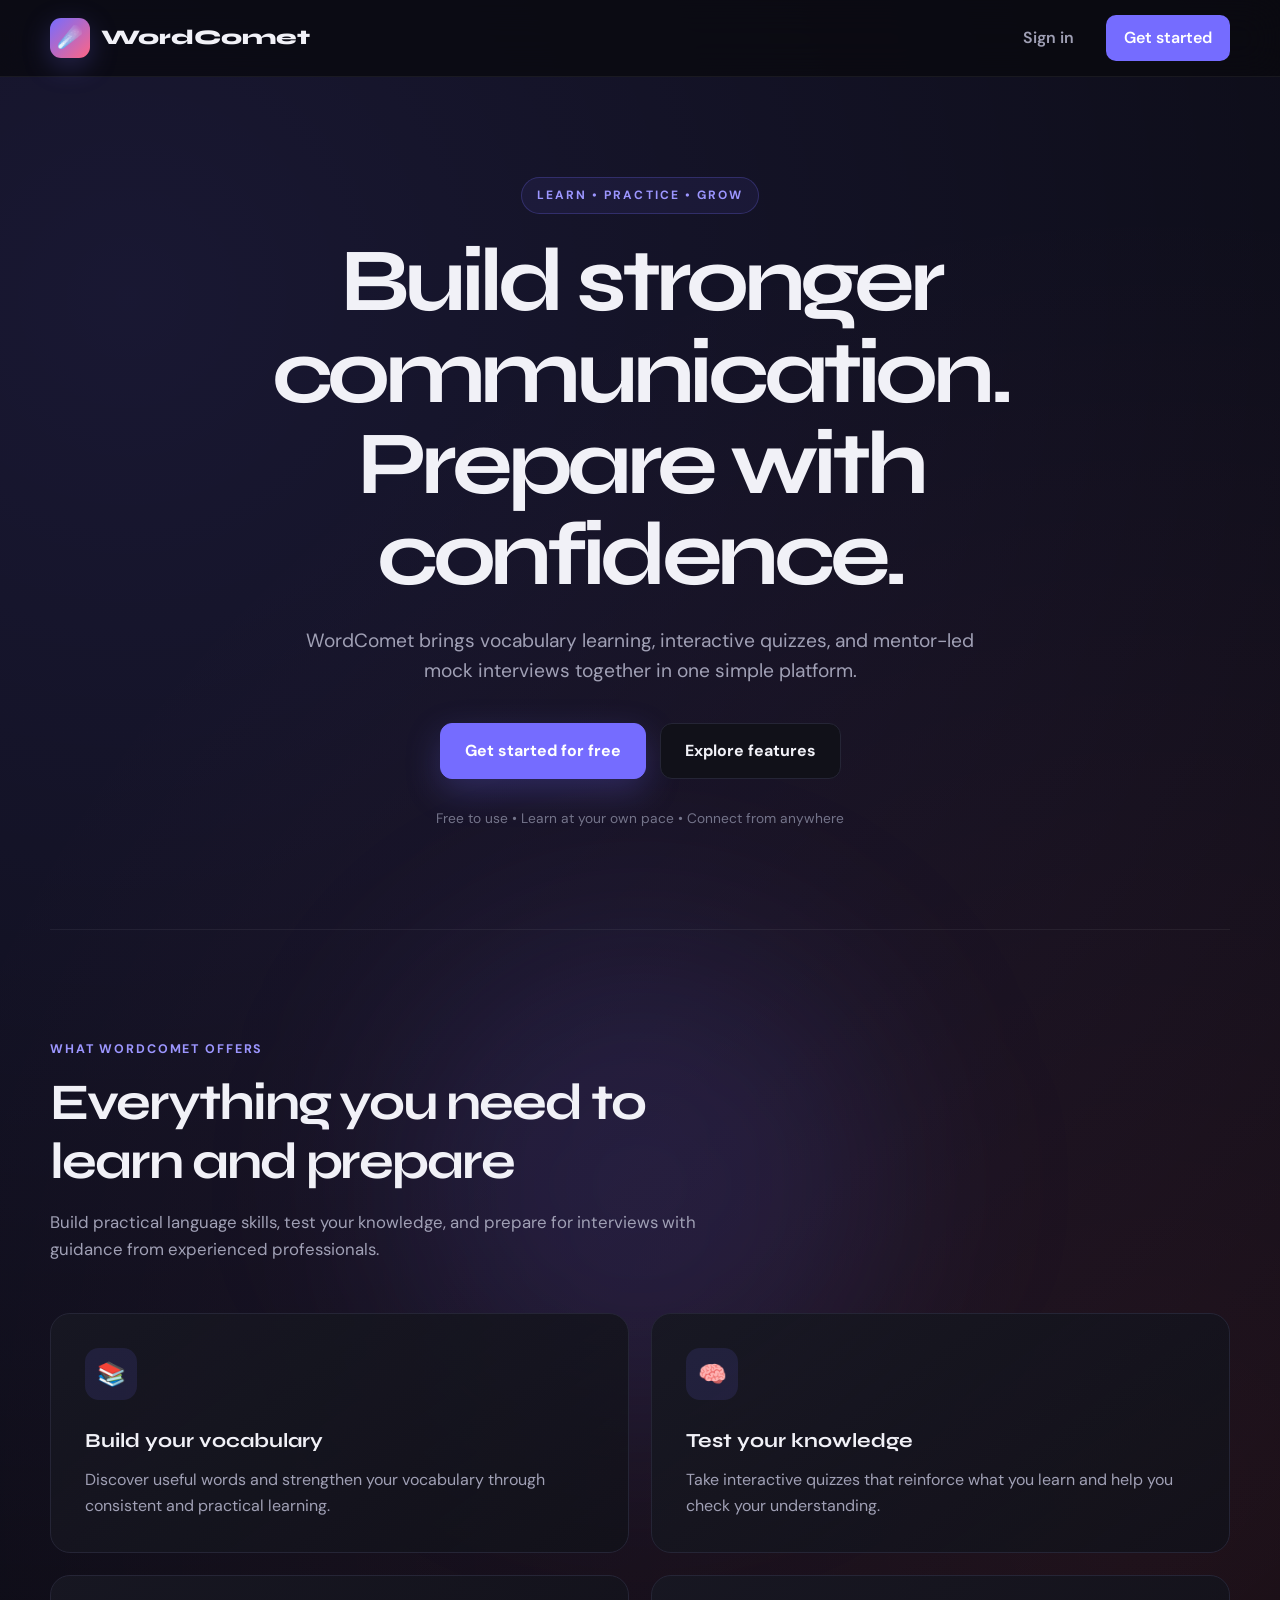
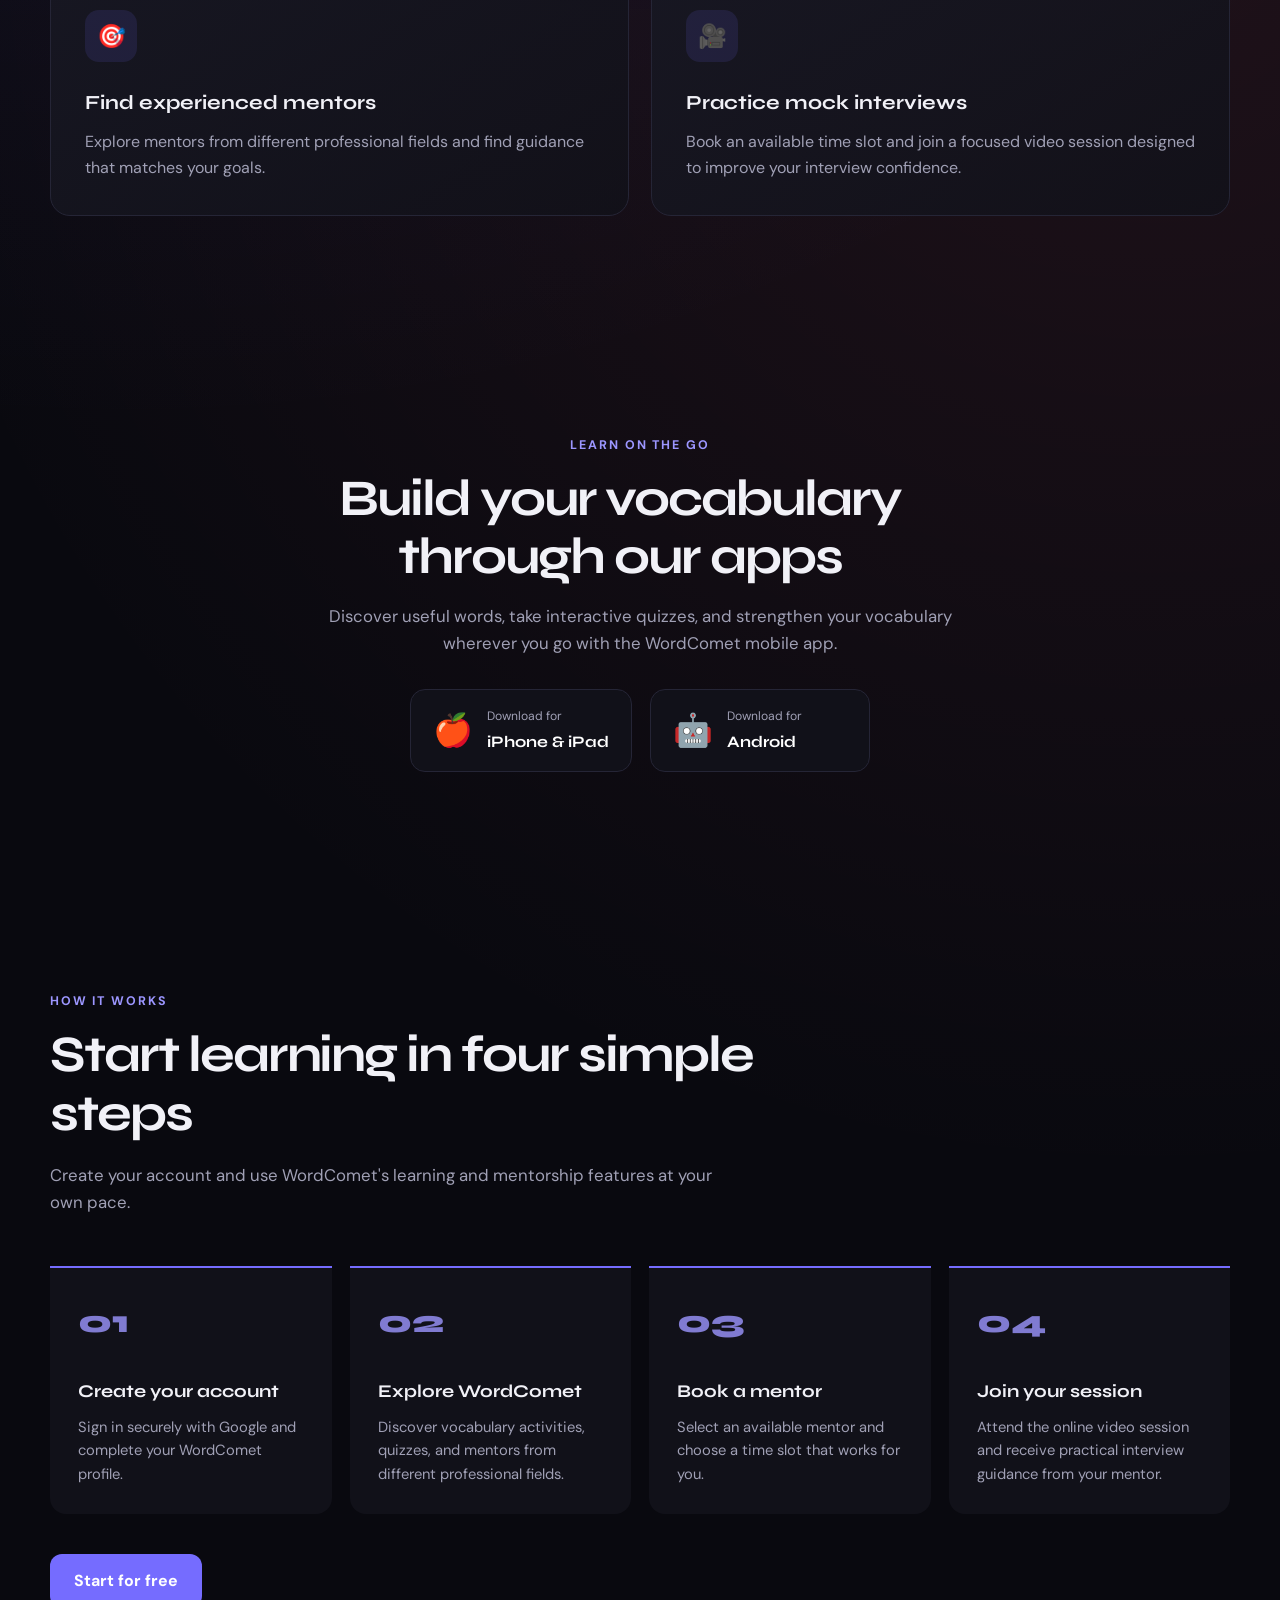
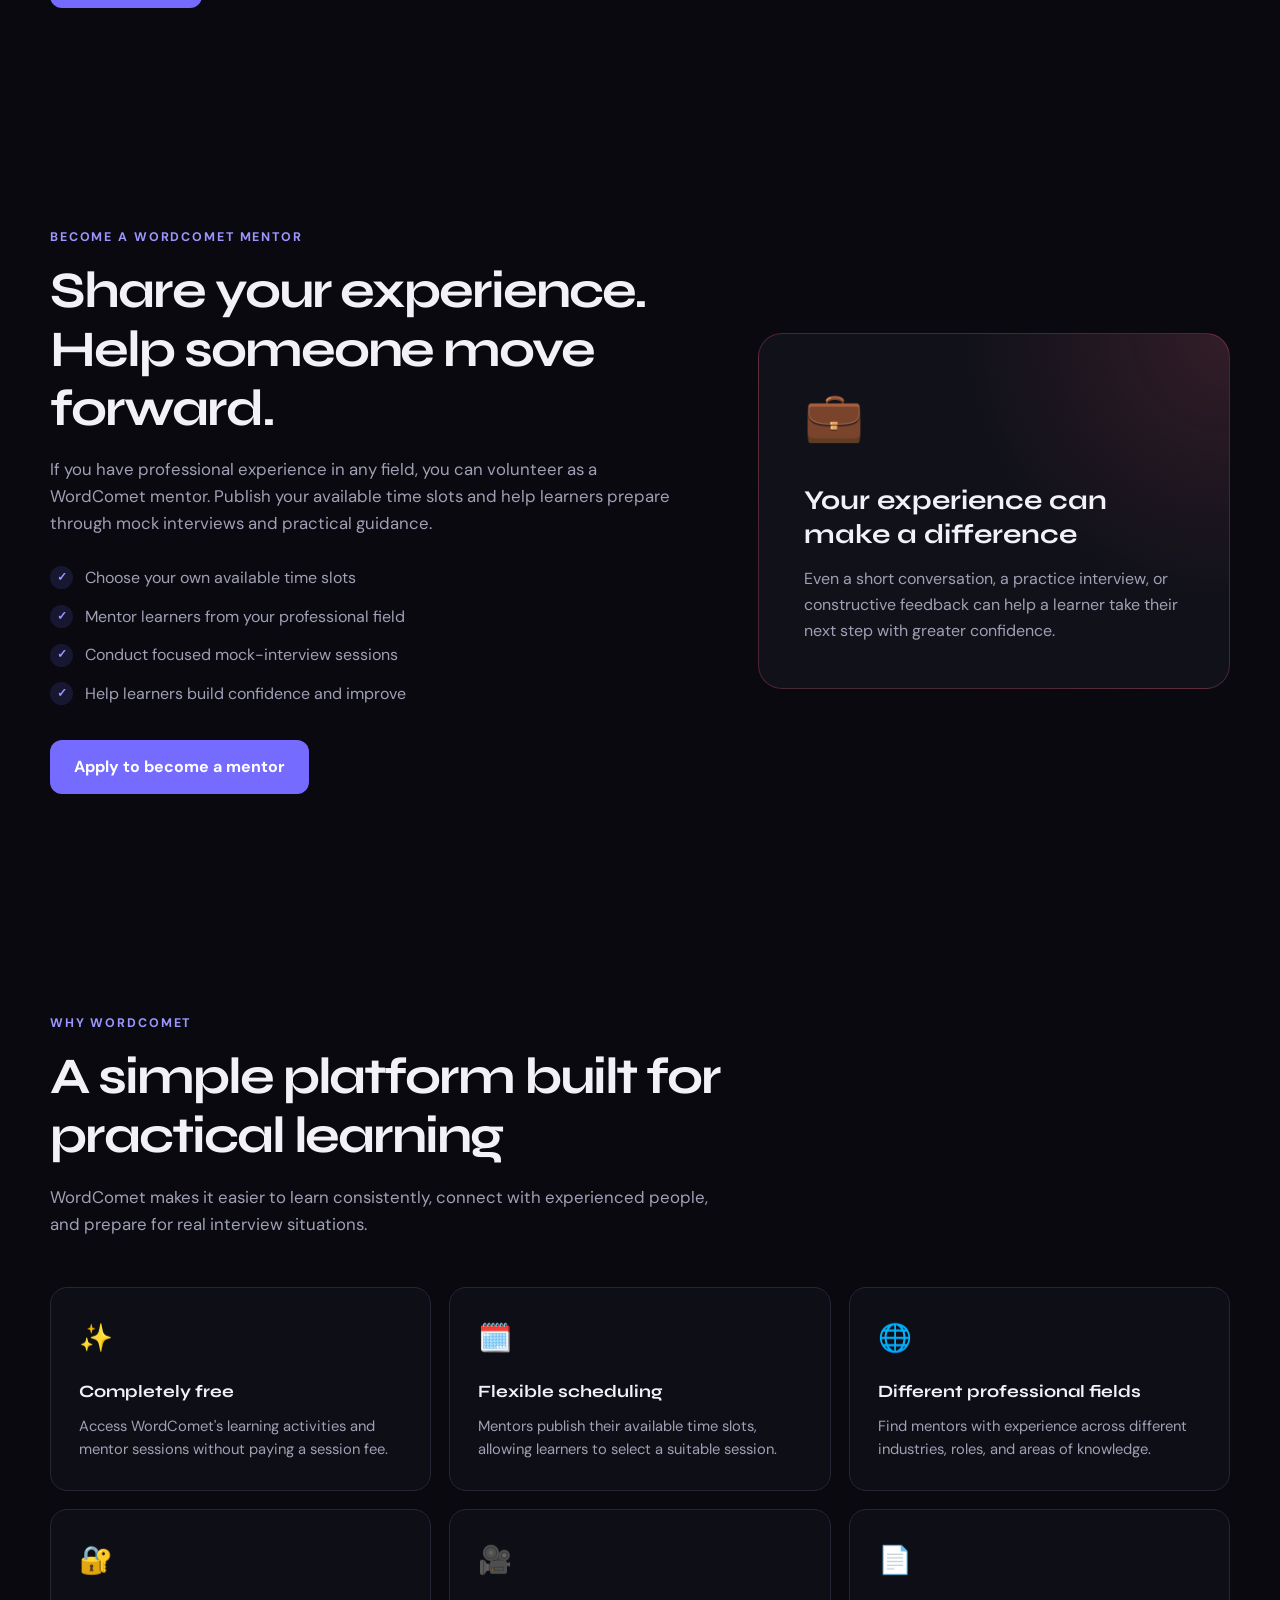
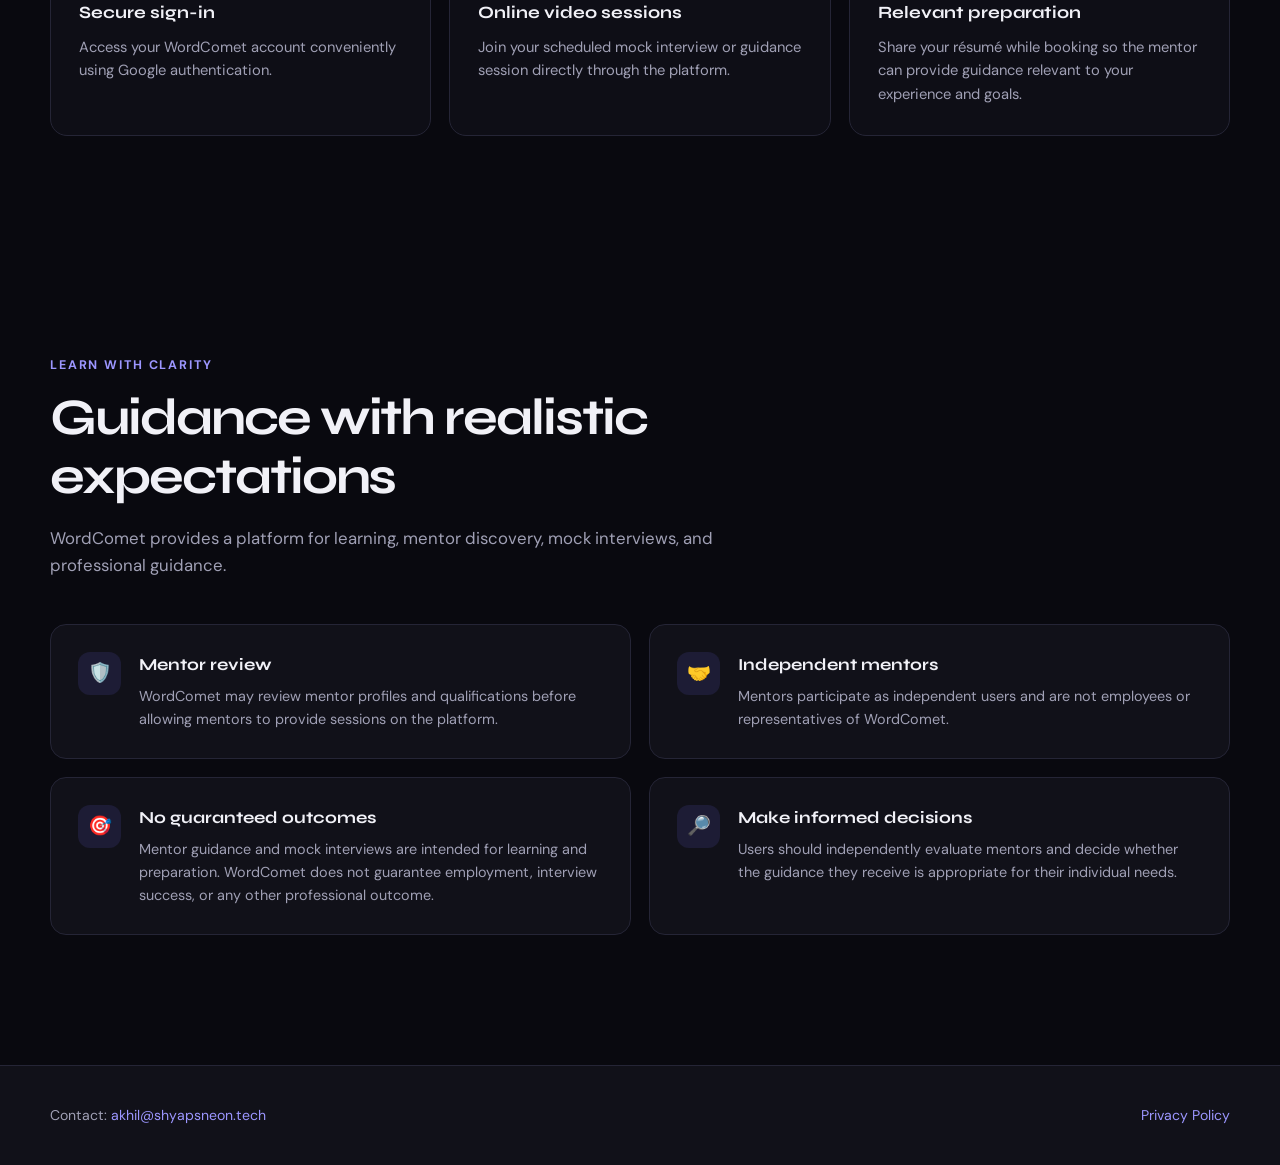
==== commit 492516c4: "Make new users mentees by defaultwfed" ====
--- a/static/index.html
+++ b/static/index.html
@@ -26,17 +26,14 @@
   <!-- Top navigation -->
   <header>
     <nav>
-      <a href="index.html" class="site-logo-link">
-        <img
-            src="word_images/wordcomet-logo-final.png"
-            alt="WordComet"
-            class="site-logo"
-        >
-    </a>
+      <a href="index.html">
+        <span>☄️</span>
+        <span>WordComet</span>
+      </a>
 
       <div>
         <a href="login.html">Sign in</a>
-        <a href="login.html">Book a Mock Interview</a>
+        <a href="login.html">Get started</a>
       </div>
     </nav>
   </header>
@@ -57,8 +54,8 @@
       </p>
 
       <div>
-        <a href="login.html">Book a Mock Interview</a>
-        <a href="#how-it-works">See How It Works</a>
+        <a href="login.html">Get started for free</a>
+        <a href="#features">Explore features</a>
       </div>
 
       <p>
@@ -72,27 +69,17 @@
       <div>
         <p>WHAT WORDCOMET OFFERS</p>
 
-        <h2>Practice interviews, learn and prepare with confidence</h2>
-
-        <p>
-          Practice mock interviews with experienced professionals, strengthen
-          your communication skills, and prepare confidently for real opportunities.
-        </p>
-      </div>
-
-      <div>
-
-        <article>
-          <div>🎥</div>
-          <h3>Practice mock interviews</h3>
-          <p>
-            Book an available time slot and join a focused video session
-            designed to improve your interview confidence.
-          </p>
-        </article>
-
-        <article>
-          
+        <h2>Everything you need to learn and prepare</h2>
+
+        <p>
+          Build practical language skills, test your knowledge, and prepare
+          for interviews with guidance from experienced professionals.
+        </p>
+      </div>
+
+      <div>
+
+        <article>
           <div>📚</div>
           <h3>Build your vocabulary</h3>
           <p>
@@ -195,7 +182,7 @@
 
         <p>
           Create your account and use WordComet's learning and mentorship
-          time slot, and attend your online mock interview.
+          features at your own pace.
         </p>
       </div>
 
@@ -239,7 +226,7 @@
       </div>
 
       <div>
-        <a href="login.html">Book a Mock Interview</a>
+        <a href="login.html">Start for free</a>
       </div>
 
     </section>
--- a/static/css/landing.css
+++ b/static/css/landing.css
@@ -3,18 +3,18 @@
 ====================================================== */
 
 :root {
-  --background: #07131c;
-  --surface: #0d1d29;
-  --surface-light: #132b3a;
-  --border: #254356;
-
-  --primary: #0874b9;
-  --primary-light: #38b7e5;
-  --secondary: #ff9518;
-
-  --text: #f7fbff;
-  --muted: #aec1cc;
-  --dark-muted: #78909c;
+  --background: #09090f;
+  --surface: #111119;
+  --surface-light: #171722;
+  --border: #252536;
+
+  --primary: #756cff;
+  --primary-light: #9c96ff;
+  --secondary: #ff6584;
+
+  --text: #f1f1f7;
+  --muted: #a0a0b5;
+  --dark-muted: #74748a;
 
   --container: 1180px;
   --section-spacing: 110px;
@@ -132,19 +132,24 @@
 nav > a:first-child {
   display: inline-flex;
   align-items: center;
-  text-decoration: none;
-}
-
-.site-logo {
-  width: 110px;
-  height: 62px;
-  display: block;
-  object-fit: contain;
-  border-radius: 10px;
-
-  box-shadow:
-    0 4px 12px rgba(8, 116, 185, 0.28),
-    0 2px 6px rgba(255, 149, 24, 0.20);
+  gap: 11px;
+  font-family: "Syne", sans-serif;
+  font-size: 1.3rem;
+  font-weight: 800;
+}
+
+nav > a:first-child span:first-child {
+  width: 40px;
+  height: 40px;
+  display: grid;
+  place-items: center;
+  border-radius: 11px;
+  background: linear-gradient(
+    135deg,
+    var(--primary),
+    var(--secondary)
+  );
+  box-shadow: 0 8px 28px rgba(117, 108, 255, 0.25);
 }
 
 nav > div {
@@ -646,9 +651,13 @@
     height: 68px;
   }
 
-  .site-logo {
-    width: 92px;
-    height: 54px;
+  nav > a:first-child {
+    font-size: 1.1rem;
+  }
+
+  nav > a:first-child span:first-child {
+    width: 36px;
+    height: 36px;
   }
 
   nav > div {
